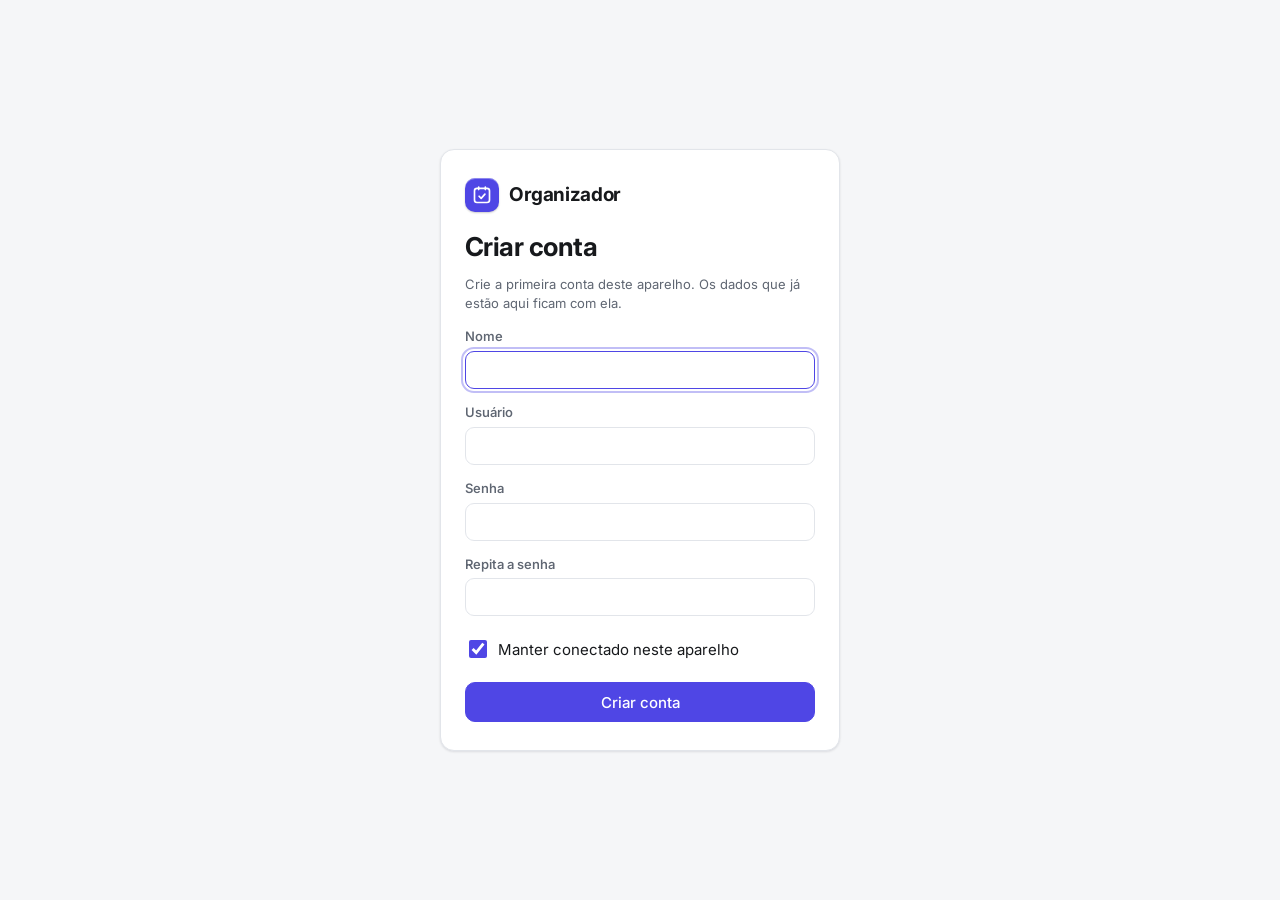
==== index.html @ 3e644510 "Login por conta, faltas com limite automático de 30% e aba "Essa semana" - Contas locais: cadastro, " ====
<!doctype html>
<html lang="pt-BR" data-palette="classico" data-mode="light">
<head>
  <meta charset="utf-8">
  <meta name="viewport" content="width=device-width, initial-scale=1, viewport-fit=cover">
  <title>Organizador</title>
  <meta name="description" content="Organizador pessoal: agenda, faculdade, trabalho, hábitos e metas.">
  <meta name="theme-color" content="#f5f6f8">
  <meta name="apple-mobile-web-app-capable" content="yes">
  <meta name="mobile-web-app-capable" content="yes">
  <link rel="manifest" href="manifest.webmanifest">
  <link rel="icon" href="icon.svg" type="image/svg+xml">
  <link rel="icon" href="icon-192.png" type="image/png" sizes="192x192">
  <link rel="apple-touch-icon" href="icon-192.png">
  <link rel="preconnect" href="https://fonts.googleapis.com">
  <link rel="preconnect" href="https://fonts.gstatic.com" crossorigin>
  <link rel="stylesheet" href="https://fonts.googleapis.com/css2?family=Inter:wght@400;500;600;700&family=Rajdhani:wght@600;700&family=Cormorant+Garamond:wght@600;700&family=Fraunces:opsz,wght@9..144,600&display=swap">
  <link rel="stylesheet" href="styles.css">
  <script>
    // Aplica o tema antes da primeira pintura (evita piscar).
    try {
      var t = JSON.parse(localStorage.getItem('organizador:tema') || '{}');
      var d = document.documentElement;
      d.dataset.palette = t.palette || 'classico';
      d.dataset.mode = t.mode === 'dark' || (t.mode !== 'light' && matchMedia('(prefers-color-scheme: dark)').matches) ? 'dark' : 'light';
      if (t.accent) d.style.setProperty('--accent', t.accent);
    } catch (e) {}
  </script>
</head>
<body>
  <div class="app">
    <aside class="sidebar">
      <div class="brand" id="brand"></div>
      <button class="btn btn-primary btn-block" data-action="quick-new">
        <svg class="icon" viewBox="0 0 24 24" fill="none" stroke="currentColor" stroke-width="2" stroke-linecap="round" aria-hidden="true"><path d="M12 5v14M5 12h14"/></svg>
        Novo
      </button>
      <nav class="nav" id="nav" aria-label="Seções"></nav>
      <div class="sidebar-foot" id="account"></div>
    </aside>

    <main class="main">
      <header class="topbar" id="topbar"></header>
      <div id="view"><p class="empty">Carregando…</p></div>
    </main>
  </div>

  <nav class="tabbar" id="tabbar" aria-label="Seções"></nav>
  <button class="fab" data-action="quick-new" aria-label="Criar novo">
    <svg class="icon" viewBox="0 0 24 24" fill="none" stroke="currentColor" stroke-width="2.4" stroke-linecap="round" aria-hidden="true"><path d="M12 5v14M5 12h14"/></svg>
  </button>

  <div class="auth" id="auth" hidden></div>
  <div class="backdrop" id="modal" hidden></div>
  <div class="backdrop dialog-layer" id="dialog" hidden></div>
  <div class="toasts" id="toasts" role="status" aria-live="polite"></div>

  <noscript>Este organizador precisa de JavaScript ativado.</noscript>

  <!-- Ordem importa: núcleo → banco → interface → contas → telas → app -->
  <script src="js/core.js"></script>
  <script src="js/db.js"></script>
  <script src="js/ui.js"></script>
  <script src="js/auth.js"></script>
  <script src="js/agenda.js"></script>
  <script src="js/semana.js"></script>
  <script src="js/faculdade.js"></script>
  <script src="js/trabalho.js"></script>
  <script src="js/habitos.js"></script>
  <script src="js/metas.js"></script>
  <script src="js/hoje.js"></script>
  <script src="js/ajustes.js"></script>
  <script src="js/app.js"></script>
</body>
</html>
---- styles.css ----
/* ==========================================================
   Organizador pessoal — estilos
   1. Temas (tokens)   2. Base   3. Layout   4. Controles
   5. Componentes      6. Telas  7. Camadas  8. Responsivo
   ========================================================== */

/* ---------- 1. Temas ----------
   O tema é definido por dois atributos (no <html> ou em qualquer
   elemento, como as prévias em Ajustes):
     data-mode="light|dark"  e  data-palette="classico|naruto|sakura|grafite"
   A base (Clássico) é completa; cada paleta só sobrescreve o que muda. */

:root, [data-mode="light"] {
  --bg: #f5f6f8;
  --surface: #ffffff;
  --surface-2: #f0f2f5;
  --surface-3: #e7eaef;
  --border: #e2e5ea;
  --text: #17191c;
  --muted: #5f6672;
  --faint: #9aa1ab;
  --accent: #4f46e5;
  --on-accent: #ffffff;
  --danger: #d92d20;
  --danger-soft: #fdecea;
  --warn: #b86e00;
  --warn-soft: #fff3dc;
  --ok: #15803d;
  --ok-soft: #e4f6ea;
  --info: #2f6fde;
  --toast-bg: #1f2329;
  --toast-fg: #ffffff;
  --toast-accent: #a5b4fc;
  --n-amarelo: #fff6d6;
  --n-verde: #e3f6e8;
  --n-azul: #e1effe;
  --n-rosa: #fde7ef;
  --n-roxo: #efe7fd;
  --shadow: 0 1px 2px rgba(15, 20, 30, .05), 0 1px 3px rgba(15, 20, 30, .06);
  --shadow-lg: 0 20px 48px rgba(15, 20, 30, .22);
  --font-body: "Inter", system-ui, -apple-system, "Segoe UI", Roboto, sans-serif;
  --font-display: "Inter", system-ui, -apple-system, "Segoe UI", sans-serif;
  --display-weight: 700;
  --display-tracking: -.02em;
  --h1-size: 26px;
  --pattern: none;
  --side-mark: none;
  --brand-bg: var(--accent);
  --brand-fg: var(--on-accent);
  color-scheme: light;
}

[data-mode="dark"] {
  --bg: #0f1115;
  --surface: #171a20;
  --surface-2: #1e222a;
  --surface-3: #272c35;
  --border: #2a2f38;
  --text: #e8eaee;
  --muted: #9aa2ae;
  --faint: #6b7380;
  --accent: #8b8cf8;
  --on-accent: #0f1115;
  --danger: #f97066;
  --danger-soft: #3a1d1b;
  --warn: #f5b546;
  --warn-soft: #3a2e14;
  --ok: #4ade80;
  --ok-soft: #173322;
  --info: #6ea8ff;
  --toast-bg: #e8eaee;
  --toast-fg: #111317;
  --toast-accent: #4f46e5;
  --n-amarelo: #3a3220;
  --n-verde: #1f3527;
  --n-azul: #1d2c42;
  --n-rosa: #3d2230;
  --n-roxo: #2d2442;
  --shadow: 0 1px 2px rgba(0, 0, 0, .4);
  --shadow-lg: 0 20px 48px rgba(0, 0, 0, .6);
  color-scheme: dark;
}

/* Tokens derivados: recalculados em cada elemento que define um tema. */
:root, [data-mode] {
  --accent-hover: color-mix(in srgb, var(--accent) 84%, var(--text));
  --accent-soft: color-mix(in srgb, var(--accent) 13%, var(--surface));
  --side-bg: var(--surface);
  --side-fg: var(--text);
  --side-muted: var(--muted);
  --side-hover: var(--surface-2);
  --side-active-bg: var(--accent-soft);
  --side-active-fg: var(--accent);
  --side-border: var(--border);
}

/* Naruto — laranja de Konoha de dia, noite ninja no escuro. */
[data-palette="naruto"] {
  --bg: #f7efe3;
  --surface: #fffaf2;
  --surface-2: #f3e8d8;
  --surface-3: #eadbc4;
  --border: #e6d6bd;
  --text: #1c1a26;
  --muted: #675e6c;
  --faint: #a39a91;
  --accent: #e8590c;
  --on-accent: #ffffff;
  --info: #2b59c3;
  --font-display: "Rajdhani", "Bahnschrift", "Segoe UI", sans-serif;
  --display-weight: 700;
  --display-tracking: .02em;
  --h1-size: 32px;
  --side-bg: #1a2036;
  --side-fg: #f4ead9;
  --side-muted: #a2aac2;
  --side-hover: #252c47;
  --side-active-bg: #e8590c;
  --side-active-fg: #ffffff;
  --side-border: #11162a;
  --toast-bg: #1a2036;
  --toast-fg: #f4ead9;
  --toast-accent: #ffab70;
  --brand-bg: linear-gradient(150deg, #f1f3f7 0%, #b8c0cc 55%, #8e97a6 100%);
  --brand-fg: #1a2036;
  --pattern: url("data:image/svg+xml,%3Csvg xmlns='http://www.w3.org/2000/svg' width='180' height='180'%3E%3Cg fill='none' stroke='%23e8590c' stroke-opacity='.08' stroke-width='2' stroke-linecap='round'%3E%3Cpath d='M40 40a3 3 0 0 1 6 0a6 6 0 0 1-12 0a9 9 0 0 1 18 0a12 12 0 0 1-24 0a15 15 0 0 1 30 0'/%3E%3Cpath d='M130 125a2 2 0 0 1 4 0a4 4 0 0 1-8 0a6 6 0 0 1 12 0a8 8 0 0 1-16 0'/%3E%3C/g%3E%3C/svg%3E");
  --side-mark: url("data:image/svg+xml,%3Csvg xmlns='http://www.w3.org/2000/svg' viewBox='0 0 100 100'%3E%3Cpath d='M50 50a4 4 0 0 1 8 0a8 8 0 0 1-16 0a12 12 0 0 1 24 0a16 16 0 0 1-32 0a20 20 0 0 1 40 0a24 24 0 0 1-48 0' fill='none' stroke='%23e8590c' stroke-width='3.5' stroke-linecap='round'/%3E%3C/svg%3E");
}
[data-palette="naruto"][data-mode="dark"] {
  --bg: #0d1120;
  --surface: #151a2c;
  --surface-2: #1c2238;
  --surface-3: #262d47;
  --border: #272e48;
  --text: #f1e9dc;
  --muted: #a7acc0;
  --faint: #6c7390;
  --accent: #ff7a2e;
  --on-accent: #160d05;
  --info: #6ea8ff;
  --side-bg: #090c17;
  --side-fg: #f1e9dc;
  --side-muted: #8a90a8;
  --side-hover: #161b2e;
  --side-active-bg: #ff7a2e;
  --side-active-fg: #160d05;
  --side-border: #1c2238;
  --toast-bg: #f1e9dc;
  --toast-fg: #151a2c;
  --toast-accent: #c2410c;
  --brand-fg: #0d1120;
}

/* Sakura — rosé delicado com serifas. */
[data-palette="sakura"] {
  --bg: #fbf6f5;
  --surface: #ffffff;
  --surface-2: #f7eeee;
  --surface-3: #efe2e3;
  --border: #eddfe0;
  --text: #2a1f24;
  --muted: #76666c;
  --faint: #b3a3a8;
  --accent: #b83a64;
  --on-accent: #ffffff;
  --font-display: "Cormorant Garamond", "Georgia", serif;
  --display-weight: 700;
  --display-tracking: 0;
  --h1-size: 33px;
  --toast-accent: #f4a6c0;
}
[data-palette="sakura"][data-mode="dark"] {
  --bg: #161114;
  --surface: #1f181c;
  --surface-2: #281f24;
  --surface-3: #33282e;
  --border: #382c32;
  --text: #f3e8eb;
  --muted: #b5a2a9;
  --faint: #7c6a71;
  --accent: #f07ba0;
  --on-accent: #1a0e13;
  --toast-accent: #b83a64;
}

/* Grafite — monocromático com detalhes em bronze. */
[data-palette="grafite"] {
  --bg: #f4f3f0;
  --surface: #fbfaf8;
  --surface-2: #eeece8;
  --surface-3: #e4e1db;
  --border: #e2ded7;
  --text: #161514;
  --muted: #67645e;
  --faint: #a19d96;
  --accent: #8a6a3d;
  --on-accent: #ffffff;
  --font-display: "Fraunces", "Georgia", serif;
  --display-weight: 600;
  --display-tracking: -.01em;
  --h1-size: 28px;
  --side-bg: #161514;
  --side-fg: #f1eee8;
  --side-muted: #9b968d;
  --side-hover: #24221f;
  --side-active-bg: #2f2c28;
  --side-active-fg: #d9b98a;
  --side-border: #000000;
  --toast-accent: #d9b98a;
}
[data-palette="grafite"][data-mode="dark"] {
  --bg: #0c0c0b;
  --surface: #151513;
  --surface-2: #1d1c1a;
  --surface-3: #282623;
  --border: #2a2825;
  --text: #ede9e2;
  --muted: #a29c92;
  --faint: #6e6a63;
  --accent: #d1ad78;
  --on-accent: #17130d;
  --side-bg: #080807;
  --side-hover: #151513;
  --side-active-bg: #1d1c1a;
  --toast-accent: #8a6a3d;
}

/* ---------- 2. Base ---------- */

*, *::before, *::after { box-sizing: border-box; }
[hidden] { display: none !important; }
html { -webkit-text-size-adjust: 100%; }
body {
  margin: 0;
  background-color: var(--bg);
  background-image: var(--pattern);
  color: var(--text);
  font-family: var(--font-body);
  font-size: 15px;
  line-height: 1.45;
  -webkit-font-smoothing: antialiased;
  -webkit-tap-highlight-color: transparent;
}
body.no-scroll { overflow: hidden; }
button, input, select, textarea { font: inherit; color: inherit; }
button { cursor: pointer; }
:focus-visible { outline: 2px solid var(--accent); outline-offset: 2px; }
h1, h2, h3 { margin: 0; }
h1, h2, .display {
  font-family: var(--font-display);
  font-weight: var(--display-weight);
  letter-spacing: var(--display-tracking);
}
h1 { font-size: var(--h1-size); line-height: 1.15; }
h2 { font-size: 17px; }
[data-palette="naruto"] h1 { text-transform: uppercase; }
[data-palette="sakura"] h2 { font-size: 20px; }
.sr-only { position: absolute; width: 1px; height: 1px; overflow: hidden; clip: rect(0 0 0 0); white-space: nowrap; }
.icon { width: 18px; height: 18px; flex: none; }
.muted { color: var(--muted); }
.tnum { font-variant-numeric: tabular-nums; }

/* ---------- 3. Layout ---------- */

.app { display: grid; grid-template-columns: 240px minmax(0, 1fr); min-height: 100vh; min-height: 100dvh; }

.sidebar {
  position: sticky; top: 0; overflow: hidden;
  height: 100vh; height: 100dvh;
  display: flex; flex-direction: column; gap: 18px;
  padding: 20px 14px;
  background: var(--side-bg); color: var(--side-fg);
  border-right: 1px solid var(--side-border);
}
.sidebar::after {
  content: ''; position: absolute; right: -70px; bottom: -60px;
  width: 260px; height: 260px; opacity: .14; pointer-events: none;
  background: var(--side-mark) center / contain no-repeat;
}
.brand { display: flex; align-items: center; gap: 10px; padding: 0 6px; font-family: var(--font-display); font-size: 19px; font-weight: var(--display-weight); letter-spacing: var(--display-tracking); }
.brand-mark {
  display: grid; place-items: center; width: 34px; height: 34px; flex: none;
  border-radius: 10px; background: var(--brand-bg); color: var(--brand-fg);
  box-shadow: inset 0 1px 0 rgba(255, 255, 255, .35), 0 1px 2px rgba(0, 0, 0, .2);
}
.brand-mark .icon { width: 20px; height: 20px; }
.nav { position: relative; z-index: 1; display: flex; flex-direction: column; gap: 2px; }
.nav a {
  display: flex; align-items: center; gap: 12px;
  padding: 9px 12px; border-radius: 10px;
  color: var(--side-muted); text-decoration: none; font-weight: 500;
}
.nav a:hover { background: var(--side-hover); color: var(--side-fg); }
.nav a.active { background: var(--side-active-bg); color: var(--side-active-fg); }
.nav-sep { height: 1px; margin: 8px 12px; background: var(--side-border); opacity: .8; }
.sidebar .btn-primary { position: relative; z-index: 1; }
.sidebar-foot {
  position: relative; z-index: 1; margin: auto 0 0; padding: 0 0 0 8px;
  display: flex; align-items: center; justify-content: space-between; gap: 8px;
  font-size: 13px; color: var(--side-muted);
}
.account-name { min-width: 0; overflow: hidden; text-overflow: ellipsis; white-space: nowrap; color: var(--side-fg); font-weight: 550; }
.sidebar-foot .btn { flex: none; color: var(--side-muted); }
.sidebar-foot .btn:hover { background: var(--side-hover); color: var(--side-fg); }

/* Tela de entrada (login / cadastro) */
body.signed-out .app, body.signed-out .tabbar, body.signed-out .fab { display: none !important; }
.auth { min-height: 100vh; min-height: 100dvh; display: grid; place-items: center; padding: 24px 16px; background: var(--bg); }
.auth[hidden] { display: none; }
.auth-card { width: min(400px, 100%); display: flex; flex-direction: column; gap: 14px; padding: 28px 24px; }
.auth-card h1 { margin: 6px 0 0; }
.auth-card .desc { margin: 0; }
.auth-brand { padding: 0; }
.auth-switch { display: flex; align-items: center; justify-content: center; gap: 4px; margin: 0; font-size: 14px; color: var(--muted); }

.main { min-width: 0; padding: 26px 32px 56px; }
.topbar { display: flex; align-items: flex-end; justify-content: space-between; flex-wrap: wrap; gap: 14px; margin-bottom: 20px; }
.title-block { min-width: 0; }
.sub { margin: 4px 0 0; color: var(--muted); }
.tagline { margin: 6px 0 0; color: var(--accent); font-size: 14px; font-style: italic; }
.toolbar { display: flex; align-items: center; flex-wrap: wrap; gap: 8px; }
.narrow { max-width: 820px; }
.stack { display: grid; grid-template-columns: minmax(0, 1fr); gap: 16px; }
.tabbar, .fab { display: none; }

/* ---------- 4. Controles ---------- */

.btn {
  display: inline-flex; align-items: center; justify-content: center; gap: 6px;
  height: 36px; padding: 0 14px;
  border: 1px solid var(--border); border-radius: 10px;
  background: var(--surface); font-weight: 500; white-space: nowrap; text-decoration: none;
}
.btn:hover { background: var(--surface-2); }
.btn .icon { width: 16px; height: 16px; }
.btn-sm { height: 30px; padding: 0 10px; font-size: 13px; }
.btn-block { width: 100%; height: 40px; }
.btn-primary { background: var(--accent); border-color: var(--accent); color: var(--on-accent); }
.btn-primary:hover { background: var(--accent-hover); border-color: var(--accent-hover); }
.btn-danger { background: var(--danger); border-color: var(--danger); color: #fff; }
.btn-danger-ghost { background: transparent; border-color: transparent; color: var(--danger); }
.btn-danger-ghost:hover { background: var(--danger-soft); }
.btn-ghost { background: transparent; border-color: transparent; }
.btn-group { display: inline-flex; align-items: center; gap: 6px; }
.btn-row { display: flex; flex-wrap: wrap; align-items: center; gap: 8px; }

.icon-btn {
  display: inline-grid; place-items: center;
  width: 36px; height: 36px; padding: 0;
  border: 1px solid var(--border); border-radius: 10px; background: var(--surface);
}
.icon-btn:hover { background: var(--surface-2); }
.icon-btn.ghost { border-color: transparent; background: transparent; color: var(--muted); }
.icon-btn.ghost:hover { background: var(--surface-2); color: var(--text); }
.icon-btn.sm { width: 28px; height: 28px; border-radius: 8px; }
.icon-btn.sm .icon { width: 15px; height: 15px; }

.segmented { display: inline-flex; flex-wrap: wrap; gap: 2px; padding: 3px; border-radius: 10px; background: var(--surface-2); }
.segmented button, .segmented a {
  border: 0; background: transparent; text-decoration: none;
  padding: 5px 12px; border-radius: 8px;
  color: var(--muted); font-size: 14px; font-weight: 500;
}
.segmented .active { background: var(--surface); color: var(--text); box-shadow: var(--shadow); }

.link { color: var(--accent); text-decoration: none; font-size: 14px; font-weight: 500; background: none; border: 0; padding: 0; }
.link:hover { text-decoration: underline; }

.search {
  display: flex; align-items: center; gap: 8px;
  height: 36px; padding: 0 10px;
  border: 1px solid var(--border); border-radius: 10px;
  background: var(--surface); color: var(--muted);
}
.search:focus-within { border-color: var(--accent); }
.search input { width: 190px; border: 0; outline: 0; background: transparent; color: var(--text); }

.input, .select {
  height: 36px; padding: 0 10px;
  border: 1px solid var(--border); border-radius: 10px; background: var(--surface);
}
.input:focus, .select:focus { outline: 2px solid color-mix(in srgb, var(--accent) 35%, transparent); border-color: var(--accent); }

kbd {
  display: inline-block; min-width: 22px; padding: 1px 6px;
  border: 1px solid var(--border); border-bottom-width: 2px; border-radius: 6px;
  background: var(--surface-2); color: var(--muted);
  font: 12px ui-monospace, "Cascadia Mono", Consolas, monospace; text-align: center;
}

/* ---------- 5. Componentes ---------- */

.card { background: var(--surface); border: 1px solid var(--border); border-radius: 14px; box-shadow: var(--shadow); }
.card-pad { padding: 18px; }
.card-head { display: flex; align-items: center; justify-content: space-between; gap: 8px; margin-bottom: 10px; }
.card-head .sub { margin: 0; font-size: 13px; }
.section-label {
  margin: 14px 0 4px; padding: 0 8px;
  font-size: 12px; font-weight: 650; letter-spacing: .06em; text-transform: uppercase; color: var(--muted);
}
.section-label:first-child { margin-top: 0; }
.section-label.danger { color: var(--danger); }
.count { margin-left: 4px; color: var(--faint); font-weight: 500; }
.empty { margin: 0; padding: 10px 8px; color: var(--muted); }
.list { display: flex; flex-direction: column; gap: 1px; }

.badge {
  display: inline-flex; align-items: center; gap: 4px;
  padding: 1px 8px; border-radius: 999px;
  background: var(--surface-2); color: var(--muted);
  font-size: 12px; font-weight: 600; white-space: nowrap;
}
.badge.k-prova { background: var(--danger-soft); color: var(--danger); }
.badge.k-trabalho { background: var(--accent-soft); color: var(--accent); }
.badge.k-atividade { background: var(--ok-soft); color: var(--ok); }
.badge.k-entrega { background: var(--warn-soft); color: var(--warn); }
.badge.ok { background: var(--ok-soft); color: var(--ok); }
.badge.warn { background: var(--warn-soft); color: var(--warn); }
.badge.danger { background: var(--danger-soft); color: var(--danger); }
.badge .icon { width: 12px; height: 12px; }
.dot { display: inline-block; width: 9px; height: 9px; border-radius: 50%; background: var(--c); flex: none; }

/* Medidor de progresso */
.meter { position: relative; height: 8px; border-radius: 999px; background: var(--surface-3); overflow: hidden; }
.meter > i { position: absolute; inset: 0 auto 0 0; width: var(--p, 0%); border-radius: inherit; background: var(--c, var(--accent)); }
.meter.ok > i { background: var(--ok); }
.meter.warn > i { background: var(--warn); }
.meter.danger > i { background: var(--danger); }

/* Linha da agenda (eventos, aulas, prazos) */
.ev-row {
  display: flex; align-items: stretch; gap: 12px;
  width: 100%; padding: 8px; border: 0; border-radius: 10px;
  background: transparent; text-align: left;
}
.ev-row:hover { background: var(--surface-2); }
.ev-row.past { opacity: .55; }
.ev-time { display: flex; flex-direction: column; justify-content: center; width: 54px; flex: none; font-size: 13px; font-variant-numeric: tabular-nums; }
.ev-time b { font-weight: 600; }
.ev-time small { color: var(--muted); font-size: 12px; }
.ev-bar { width: 4px; flex: none; border-radius: 4px; background: var(--c); }
.ev-main { display: flex; flex-direction: column; justify-content: center; gap: 2px; min-width: 0; flex: 1; }
.ev-title { display: flex; align-items: center; gap: 8px; min-width: 0; font-weight: 550; }
.ev-title > span:first-child { overflow: hidden; text-overflow: ellipsis; white-space: nowrap; }
.ev-meta { display: flex; flex-wrap: wrap; gap: 4px 10px; color: var(--muted); font-size: 13px; }
.ev-meta span { display: inline-flex; align-items: center; gap: 4px; }
.ev-meta .icon { width: 13px; height: 13px; }
.ev-side { display: flex; align-items: center; gap: 6px; flex: none; }
.badge-now { padding: 1px 6px; border-radius: 6px; background: var(--accent); color: var(--on-accent); font-size: 11px; font-weight: 700; }
.row-wrap { display: flex; align-items: center; gap: 6px; border-radius: 10px; }
.row-wrap:hover { background: var(--surface-2); }
.row-wrap .ev-row { flex: 1; min-width: 0; }
.row-wrap .ev-row:hover { background: transparent; }
.row-wrap .ev-side { padding-right: 8px; }

/* Checklist / tarefas */
.task { display: flex; align-items: flex-start; gap: 10px; padding: 7px 8px; border-radius: 10px; }
.task:hover { background: var(--surface-2); }
.checkbox {
  display: grid; place-items: center; flex: none;
  width: 20px; height: 20px; margin-top: 1px; padding: 0;
  border: 2px solid var(--faint); border-radius: 6px; background: transparent;
}
.checkbox.on { background: var(--accent); border-color: var(--accent); }
.checkbox.on::after {
  content: ''; width: 5px; height: 10px; margin-top: -2px;
  border: solid var(--on-accent); border-width: 0 2px 2px 0; transform: rotate(45deg);
}
.task-main { display: flex; flex-direction: column; gap: 2px; flex: 1; min-width: 0; padding: 0; border: 0; background: none; text-align: left; }
.task-title { overflow-wrap: anywhere; }
.task.done .task-title { color: var(--muted); text-decoration: line-through; }
.task-meta { display: flex; flex-wrap: wrap; align-items: center; gap: 4px 10px; color: var(--muted); font-size: 12.5px; }
.late { color: var(--danger); font-weight: 600; }
.soon { color: var(--warn); font-weight: 600; }

.quick-add {
  display: flex; align-items: center; gap: 8px;
  padding: 0 12px; margin-top: 8px;
  border: 1px dashed var(--border); border-radius: 10px;
  background: var(--surface); color: var(--muted);
}
.quick-add:focus-within { border-style: solid; border-color: var(--accent); }
.quick-add input { flex: 1; min-width: 0; height: 38px; border: 0; outline: 0; background: transparent; color: var(--text); }

.stats { display: grid; grid-template-columns: repeat(4, minmax(0, 1fr)); gap: 12px; margin-bottom: 16px; }
.stat { padding: 14px 16px; }
.stat .n { font-family: var(--font-display); font-size: 28px; font-weight: var(--display-weight); letter-spacing: var(--display-tracking); font-variant-numeric: tabular-nums; line-height: 1.1; }
.stat .n small { font-size: 15px; color: var(--muted); font-weight: 500; }
.stat .l { margin-top: 2px; color: var(--muted); font-size: 13px; }
.stat.danger .n { color: var(--danger); }

/* ---------- 6. Telas ---------- */

/* Hoje */
.step {
  display: flex; align-items: center; gap: 10px; width: 100%;
  padding: 9px 8px; border: 0; border-radius: 10px;
  background: none; color: inherit; text-align: left; text-decoration: none;
}
.step:hover { background: var(--surface-2); }
.step .icon { color: var(--accent); }
.home-grid { display: grid; grid-template-columns: minmax(0, 1.2fr) minmax(0, 1fr); gap: 16px; align-items: start; }
.home-col { display: grid; grid-template-columns: minmax(0, 1fr); gap: 16px; min-width: 0; }

/* Agenda — mês */
.agenda-layout { display: grid; grid-template-columns: minmax(0, 1fr) 330px; gap: 16px; align-items: start; }
.month { overflow: hidden; }
.mhead { display: grid; grid-template-columns: repeat(7, minmax(0, 1fr)); border-bottom: 1px solid var(--border); }
.mhead span { padding: 10px 8px; font-size: 12px; font-weight: 650; letter-spacing: .06em; text-transform: uppercase; color: var(--muted); }
.mgrid { display: grid; grid-template-columns: repeat(7, minmax(0, 1fr)); grid-auto-rows: minmax(112px, auto); }
.mcell {
  display: flex; flex-direction: column; gap: 4px; min-width: 0; padding: 6px;
  border-right: 1px solid var(--border); border-bottom: 1px solid var(--border);
  cursor: pointer; user-select: none;
}
.mcell:nth-child(7n) { border-right: 0; }
.mgrid .mcell:nth-last-child(-n + 7) { border-bottom: 0; }
.mcell:hover { background: var(--surface-2); }
.mcell.out { background: color-mix(in srgb, var(--surface-2) 60%, transparent); }
.mcell.out .mday { color: var(--faint); }
.mcell.selected { box-shadow: inset 0 0 0 2px var(--accent); }
.mday { display: grid; place-items: center; width: 26px; height: 26px; border-radius: 50%; font-size: 13px; font-weight: 600; }
.mcell.today .mday { background: var(--accent); color: var(--on-accent); }
.chips { display: flex; flex-direction: column; gap: 2px; min-width: 0; }
.chip {
  display: block; width: 100%; padding: 1px 6px;
  border: 0; border-radius: 5px;
  background: color-mix(in srgb, var(--c) 15%, transparent);
  font-size: 12px; line-height: 1.4; text-align: left;
  white-space: nowrap; overflow: hidden; text-overflow: ellipsis;
}
.chip:hover { background: color-mix(in srgb, var(--c) 26%, transparent); }
.chip b { margin-right: 4px; font-weight: 600; font-variant-numeric: tabular-nums; }
.chip.allday { background: color-mix(in srgb, var(--c) 30%, transparent); font-weight: 550; }
.chip.deadline { background: transparent; box-shadow: inset 2px 0 0 var(--c); border-radius: 2px; font-weight: 550; }
.chip.cls { background: transparent; color: var(--muted); }
.more { padding-left: 6px; font-size: 12px; color: var(--muted); }
.day-panel { position: sticky; top: 24px; }
.panel-actions { display: flex; flex-wrap: wrap; gap: 8px; margin-top: 14px; }
.panel-actions .btn { flex: 1; }

/* Agenda — semana / dia */
.timegrid { --gutter: 56px; overflow: hidden; }
.tg-head, .tg-allday, .tg-body { display: grid; grid-template-columns: var(--gutter) repeat(var(--days), minmax(0, 1fr)); }
.tg-head, .tg-allday { overflow-y: hidden; scrollbar-gutter: stable; }
.tg-head { border-bottom: 1px solid var(--border); }
.tg-dayhead { display: flex; flex-direction: column; align-items: center; gap: 2px; padding: 8px 2px; border: 0; border-left: 1px solid var(--border); background: none; }
.tg-dayhead:hover { background: var(--surface-2); }
.tg-dayhead .wd { font-size: 12px; letter-spacing: .05em; text-transform: uppercase; color: var(--muted); }
.tg-dayhead .dn { display: grid; place-items: center; width: 36px; height: 36px; border-radius: 50%; font-family: var(--font-display); font-size: 19px; font-weight: 650; }
.tg-dayhead.today .dn { background: var(--accent); color: var(--on-accent); }
.tg-allday { min-height: 30px; border-bottom: 1px solid var(--border); }
.tg-gutter span { display: block; padding: 7px 6px 0; text-align: right; font-size: 11px; color: var(--faint); }
.tg-allday-cell { display: flex; flex-direction: column; gap: 2px; min-width: 0; padding: 3px; border-left: 1px solid var(--border); }
.tg-body { height: calc(100dvh - 270px); min-height: 360px; overflow-y: auto; scrollbar-gutter: stable; }
.tg-hour { position: relative; height: var(--hour); }
.tg-hour span { position: absolute; top: -8px; right: 8px; font-size: 11px; color: var(--faint); font-variant-numeric: tabular-nums; }
.tg-col {
  position: relative; height: calc(var(--hour) * 24); border-left: 1px solid var(--border);
  background-image: repeating-linear-gradient(to bottom, var(--border) 0, var(--border) 1px, transparent 1px, transparent var(--hour));
  cursor: cell;
}
.tg-col.today { background-color: color-mix(in srgb, var(--accent) 5%, transparent); }
.tg-ev {
  position: absolute; z-index: 1; display: flex; flex-direction: column;
  padding: 3px 6px; overflow: hidden;
  border: 0; border-left: 3px solid var(--c); border-radius: 6px;
  background: color-mix(in srgb, var(--c) 20%, var(--surface));
  font-size: 12px; line-height: 1.3; text-align: left;
}
.tg-ev.cls { background: repeating-linear-gradient(135deg, color-mix(in srgb, var(--c) 14%, var(--surface)) 0 6px, color-mix(in srgb, var(--c) 22%, var(--surface)) 6px 12px); }
.tg-ev:hover { z-index: 2; box-shadow: var(--shadow-lg); }
.tg-ev .t { font-weight: 600; overflow: hidden; text-overflow: ellipsis; white-space: nowrap; }
.tg-ev .h { color: var(--muted); font-variant-numeric: tabular-nums; white-space: nowrap; }
.tg-ev.short { flex-direction: row; align-items: center; gap: 6px; padding-top: 0; padding-bottom: 0; }
/* Essa semana: blocos planejados em destaque; agenda ao fundo, mais apagada */
.plan-grid .tg-dayhead:hover { background: none; }
.tg-ev.blk { box-shadow: inset 0 0 0 1px color-mix(in srgb, var(--c) 35%, transparent); }
.tg-ev.blk.done { opacity: .6; }
.tg-ev.blk.done .t { text-decoration: line-through; }
.tg-ev .t .icon { width: 12px; height: 12px; margin-right: 3px; vertical-align: -2px; }
.tg-ev.ctx { opacity: .6; border-left-style: dashed; }
.tg-ev.ctx:not(.cls) { background: color-mix(in srgb, var(--c) 9%, var(--surface)); }
.tg-ev.ctx:hover { opacity: 1; }
.plan-summary { display: flex; flex-wrap: wrap; gap: 6px; margin-bottom: 12px; }
.plan-chip {
  display: inline-flex; align-items: center; gap: 6px; padding: 4px 10px;
  border: 1px solid var(--border); border-radius: 999px; background: var(--surface);
  font-size: 13px; font-variant-numeric: tabular-nums; color: var(--muted);
}
.plan-chip.strong { color: var(--text); font-weight: 600; }
.plan-chip i { width: 8px; height: 8px; border-radius: 50%; background: var(--c); }
.plan-hint { margin-bottom: 12px; }

.now-line { position: absolute; left: 0; right: 0; z-index: 3; height: 2px; background: var(--danger); pointer-events: none; }
.now-line::before { content: ''; position: absolute; left: -5px; top: -4px; width: 10px; height: 10px; border-radius: 50%; background: var(--danger); }

/* Faculdade */
.subject-grid { display: grid; grid-template-columns: repeat(auto-fill, minmax(290px, 1fr)); gap: 14px; }
.subject-card {
  position: relative; display: flex; flex-direction: column; gap: 10px;
  padding: 16px 16px 16px 20px; overflow: hidden; text-align: left;
  border: 1px solid var(--border); border-radius: 14px; background: var(--surface); box-shadow: var(--shadow);
}
.subject-card::before { content: ''; position: absolute; left: 0; top: 0; bottom: 0; width: 5px; background: var(--c); }
.subject-card:hover { border-color: var(--faint); }
.subject-card h3 { font-family: var(--font-display); font-size: 18px; font-weight: var(--display-weight); letter-spacing: var(--display-tracking); }
.subject-card .meta { display: flex; flex-wrap: wrap; gap: 4px 12px; color: var(--muted); font-size: 13px; }
.abs-line { display: flex; justify-content: space-between; align-items: baseline; gap: 8px; font-size: 13px; }
.abs-line b { font-variant-numeric: tabular-nums; }

.timetable { display: grid; grid-template-columns: repeat(var(--cols), minmax(0, 1fr)); gap: 10px; }
.tt-day h3 { margin: 0 0 8px; font-size: 12px; font-weight: 650; letter-spacing: .06em; text-transform: uppercase; color: var(--muted); }
.tt-day.today h3 { color: var(--accent); }
.tt-slot {
  display: block; width: 100%; margin-bottom: 8px; padding: 10px; text-align: left;
  border: 0; border-left: 4px solid var(--c); border-radius: 10px;
  background: color-mix(in srgb, var(--c) 12%, var(--surface));
}
.tt-slot b { display: block; font-size: 14px; }
.tt-slot span { display: block; color: var(--muted); font-size: 12.5px; font-variant-numeric: tabular-nums; }
.tt-empty { padding: 10px; border: 1px dashed var(--border); border-radius: 10px; color: var(--faint); font-size: 13px; text-align: center; }

.back { display: inline-flex; align-items: center; gap: 4px; margin-bottom: 6px; color: var(--muted); text-decoration: none; font-size: 14px; }
.back:hover { color: var(--text); }
.detail-grid { display: grid; grid-template-columns: minmax(0, 1fr) minmax(0, 1fr); gap: 16px; align-items: start; }
.big-number { font-family: var(--font-display); font-size: 44px; font-weight: var(--display-weight); line-height: 1; font-variant-numeric: tabular-nums; }
.big-number.ok { color: var(--ok); }
.big-number.warn { color: var(--warn); }
.big-number.danger { color: var(--danger); }
.abs-hero { display: flex; align-items: center; gap: 16px; margin-bottom: 12px; }
.abs-hero p { margin: 0; }
.kv { display: grid; grid-template-columns: auto 1fr; gap: 6px 14px; margin: 0; font-size: 14px; }
.kv dt { color: var(--muted); }
.kv dd { margin: 0; }

.dropzone {
  display: flex; flex-direction: column; align-items: center; gap: 6px;
  padding: 18px; margin-bottom: 10px; text-align: center;
  border: 1.5px dashed var(--border); border-radius: 12px; color: var(--muted); font-size: 14px;
  cursor: pointer;
}
.dropzone.over, .dropzone:hover { border-color: var(--accent); background: var(--accent-soft); color: var(--text); }
.file-row { display: flex; align-items: center; gap: 10px; padding: 7px 8px; border-radius: 10px; }
.file-row:hover { background: var(--surface-2); }
.file-ico {
  display: grid; place-items: center; width: 38px; height: 38px; flex: none; border-radius: 9px;
  font-size: 10.5px; font-weight: 800; letter-spacing: .03em; color: #fff; background: var(--c);
}
.file-name { flex: 1; min-width: 0; }
.file-name b { display: block; font-weight: 550; overflow: hidden; text-overflow: ellipsis; white-space: nowrap; }
.file-name span { color: var(--muted); font-size: 12.5px; }

/* Trabalho — quadro */
.kanban { display: grid; grid-template-columns: repeat(4, minmax(220px, 1fr)); gap: 12px; align-items: start; }
.kcol { padding: 10px; border-radius: 14px; background: color-mix(in srgb, var(--surface-2) 70%, transparent); border: 1px solid transparent; min-height: 120px; }
.kcol.over { border-color: var(--accent); background: var(--accent-soft); }
.kcol-head { display: flex; align-items: center; justify-content: space-between; padding: 2px 4px 10px; }
.kcol-head h3 { display: flex; align-items: center; gap: 8px; font-size: 13px; font-weight: 650; letter-spacing: .04em; text-transform: uppercase; color: var(--muted); }
.dcard {
  display: flex; flex-direction: column; gap: 8px; width: 100%;
  margin-bottom: 8px; padding: 12px; text-align: left;
  border: 1px solid var(--border); border-radius: 12px; background: var(--surface); box-shadow: var(--shadow);
}
.dcard:hover { border-color: var(--faint); }
.dcard[draggable="true"] { cursor: grab; }
.dcard.dragging { opacity: .4; }
.dcard b { font-weight: 600; overflow-wrap: anywhere; }
.dcard .meta { display: flex; flex-wrap: wrap; align-items: center; gap: 6px 10px; color: var(--muted); font-size: 12.5px; }
.dcard .meter { height: 5px; }
.dcard .meta .icon, .subject-card .meta .icon { width: 14px; height: 14px; vertical-align: -2px; }
.dcard .meta > span, .subject-card .meta { align-items: center; }
.dcard .meta > span { display: inline-flex; gap: 4px; }

/* Hábitos */
.habit-table { width: 100%; border-collapse: separate; border-spacing: 0; }
.habit-table th, .habit-table td { padding: 6px 4px; text-align: center; }
.habit-table th { font-size: 12px; font-weight: 600; color: var(--muted); }
.habit-table th.today { color: var(--accent); }
.habit-table th:first-child, .habit-table td:first-child { text-align: left; padding-left: 8px; }
.habit-table tbody tr:hover td { background: var(--surface-2); }
.habit-table tbody td:first-child { border-radius: 10px 0 0 10px; }
.habit-table tbody td:last-child { border-radius: 0 10px 10px 0; }
.habit-name { display: flex; align-items: center; gap: 8px; padding: 0; border: 0; background: none; text-align: left; font-weight: 550; }
.habit-name small { color: var(--muted); font-weight: 400; }
.hcell {
  display: inline-grid; place-items: center; width: 32px; height: 32px; padding: 0;
  border: 2px solid color-mix(in srgb, var(--c) 45%, var(--border)); border-radius: 9px; background: transparent;
  font-size: 11px; font-weight: 700; font-variant-numeric: tabular-nums;
}
.hcell.partial { background: color-mix(in srgb, var(--c) 28%, transparent); }
.hcell.full { background: var(--c); border-color: var(--c); color: #fff; }
.hcell.off { border-style: dashed; opacity: .35; }
.hcell.full .icon { width: 16px; height: 16px; }
.streak { font-size: 13px; font-weight: 600; color: var(--muted); white-space: nowrap; }
.streak.hot { color: var(--accent); }
.habit-today { display: flex; align-items: center; gap: 10px; padding: 7px 8px; border-radius: 10px; }
.habit-today:hover { background: var(--surface-2); }
.habit-today .name { flex: 1; min-width: 0; }
.stepper { display: inline-flex; align-items: center; gap: 4px; }
.stepper span { min-width: 54px; text-align: center; font-size: 13px; font-variant-numeric: tabular-nums; }

/* Gráfico de barras (tempo de tela) */
.chart { position: relative; }
.chart svg { display: block; width: 100%; height: auto; overflow: visible; }
.chart .grid line { stroke: var(--border); stroke-width: 1; }
.chart .axis text { fill: var(--muted); font-size: 11px; font-family: var(--font-body); }
.chart .bar { fill: var(--accent); }
.chart .bar.over { fill: var(--warn); }
.chart .bar.today { fill: var(--accent-hover); }
.chart .limit { stroke: var(--danger); stroke-width: 1.5; stroke-dasharray: 4 4; }
.chart-key { display: flex; flex-wrap: wrap; align-items: center; gap: 6px; margin: 8px 0 0; color: var(--muted); font-size: 12.5px; }
.key-limit { width: 18px; border-top: 2px dashed var(--danger); }
.key-over { width: 10px; height: 10px; margin-left: 10px; border-radius: 3px; background: var(--warn); }
.chart .hit { fill: transparent; cursor: default; }
.chart .hit:hover + .bar, .chart .bar.hover { opacity: .8; }
.tooltip {
  position: absolute; z-index: 5; pointer-events: none;
  padding: 6px 10px; border-radius: 8px;
  background: var(--toast-bg); color: var(--toast-fg); box-shadow: var(--shadow-lg);
  font-size: 12.5px; white-space: nowrap; transform: translate(-50%, calc(-100% - 8px));
}
.screen-input { display: flex; flex-wrap: wrap; align-items: flex-end; gap: 10px; }
.screen-input .field { flex: 0 0 auto; width: 92px; min-width: 0; }
.screen-summary { display: flex; flex-wrap: wrap; gap: 18px; margin: 4px 0 14px; }
.screen-summary div { font-size: 13px; color: var(--muted); }
.screen-summary b { display: block; font-family: var(--font-display); font-size: 22px; color: var(--text); font-weight: var(--display-weight); font-variant-numeric: tabular-nums; }

/* Metas */
.goal-grid { display: grid; grid-template-columns: repeat(auto-fill, minmax(300px, 1fr)); gap: 14px; }
.goal-card { display: flex; flex-direction: column; gap: 10px; padding: 16px; }
.goal-top { display: flex; align-items: flex-start; justify-content: space-between; gap: 8px; }
.goal-top h3 { font-family: var(--font-display); font-size: 18px; font-weight: var(--display-weight); letter-spacing: var(--display-tracking); }
.goal-top .sub { margin: 2px 0 0; font-size: 13px; }
.goal-progress { display: flex; justify-content: space-between; align-items: baseline; font-size: 13px; color: var(--muted); }
.goal-progress b { font-family: var(--font-display); font-size: 22px; color: var(--text); font-weight: var(--display-weight); font-variant-numeric: tabular-nums; }
.goal-actions { display: flex; flex-wrap: wrap; gap: 6px; }
.goal-log { margin: 0; padding: 0; list-style: none; font-size: 13px; color: var(--muted); }
.goal-log li { display: flex; justify-content: space-between; gap: 8px; padding: 3px 0; border-top: 1px solid var(--border); }
.goal-log li:first-child { border-top: 0; }
.mini-goal { display: grid; gap: 4px; padding: 8px; border-radius: 10px; }
.mini-goal:hover { background: var(--surface-2); }
.mini-goal .top { display: flex; justify-content: space-between; gap: 8px; font-size: 14px; }
.mini-goal .top span:last-child { color: var(--muted); font-size: 13px; font-variant-numeric: tabular-nums; }

/* Ajustes */
.settings { display: grid; gap: 16px; max-width: 820px; }
.settings h2 { margin-bottom: 4px; }
.setting { display: flex; align-items: center; justify-content: space-between; gap: 16px; padding: 12px 0; border-top: 1px solid var(--border); }
.settings h2 + .setting, .settings h2 + .desc + .setting { border-top: 0; }
.desc { color: var(--muted); font-size: 13px; }
.cat-row { display: flex; align-items: center; gap: 8px; padding: 5px 0; }
.cat-row input[type="color"], .color-input { width: 40px; height: 36px; padding: 3px; border: 1px solid var(--border); border-radius: 10px; background: var(--surface); flex: none; }
.cat-row .input { flex: 1; min-width: 0; }
.cats { margin: 8px 0 12px; }
.shortcuts { display: grid; grid-template-columns: auto 1fr; gap: 8px 16px; margin: 10px 0 0; }
.shortcuts dd { margin: 0; color: var(--muted); }

.theme-grid { display: grid; grid-template-columns: repeat(auto-fill, minmax(170px, 1fr)); gap: 12px; margin: 10px 0 6px; }
.theme-card { display: flex; flex-direction: column; gap: 8px; padding: 8px; border: 2px solid var(--border); border-radius: 14px; background: var(--surface); text-align: left; }
.theme-card:hover { border-color: var(--faint); }
.theme-card.active { border-color: var(--accent); }
.theme-card strong { display: block; padding: 0 4px; font-size: 14px; }
.theme-card small { display: block; padding: 0 4px 2px; color: var(--muted); font-size: 12px; line-height: 1.35; }
.theme-preview {
  display: grid; grid-template-columns: 30% 1fr; height: 92px; overflow: hidden;
  border-radius: 9px; border: 1px solid var(--border);
  background-color: var(--bg); background-image: var(--pattern); background-size: 90px;
}
.tp-side { display: flex; flex-direction: column; gap: 5px; padding: 8px 6px; background: var(--side-bg); }
.tp-side i { display: block; height: 6px; border-radius: 3px; background: var(--side-muted); opacity: .45; }
.tp-side i:first-child { background: var(--side-active-bg); opacity: 1; }
.tp-main { display: flex; flex-direction: column; gap: 6px; padding: 8px; }
.tp-main b { font-family: var(--font-display); font-size: 13px; font-weight: var(--display-weight); color: var(--text); line-height: 1; }
.tp-main span { display: block; height: 18px; border-radius: 5px; background: var(--surface); border: 1px solid var(--border); }
.tp-main em { display: block; width: 46%; height: 8px; border-radius: 4px; background: var(--accent); }

/* ---------- 7. Camadas: modal, diálogo, menu, toasts ---------- */

.backdrop {
  position: fixed; inset: 0; z-index: 50;
  display: grid; place-items: center; padding: 16px;
  background: rgba(10, 12, 16, .5);
  animation: fade .15s ease-out;
}
.dialog-layer { z-index: 55; }
.modal {
  display: flex; flex-direction: column;
  width: min(580px, 100%); max-height: calc(100dvh - 32px);
  background: var(--surface); border-radius: 16px; box-shadow: var(--shadow-lg);
  animation: pop .18s ease-out;
}
.modal form { display: flex; flex-direction: column; flex: 1; min-height: 0; }
.modal-head { display: flex; align-items: center; justify-content: space-between; padding: 16px 20px 6px; }
.modal-head h2 { font-size: 20px; }
.modal-body { display: flex; flex-direction: column; gap: 14px; padding: 8px 20px; overflow-y: auto; }
.modal-actions { display: flex; align-items: center; gap: 8px; padding: 14px 20px 18px; }
.spacer { flex: 1; }
.dialog { width: min(440px, 100%); padding: 20px; }
.dialog p { margin: 0 0 18px; }
.dialog .modal-actions { flex-wrap: wrap; justify-content: flex-end; padding: 0; }

.field { display: flex; flex-direction: column; gap: 5px; flex: 1; min-width: 0; }
.field > span, .fieldset-label { font-size: 13px; font-weight: 550; color: var(--muted); }
.field input, .field select, .field textarea {
  width: 100%; height: 38px; padding: 0 11px;
  border: 1px solid var(--border); border-radius: 9px; background: var(--surface);
}
.field input[type="color"] { padding: 3px; }
.field textarea { height: auto; min-height: 80px; padding: 9px 11px; line-height: 1.5; resize: vertical; }
.field input:focus, .field select:focus, .field textarea:focus {
  outline: 2px solid color-mix(in srgb, var(--accent) 35%, transparent); border-color: var(--accent);
}
.row { display: flex; flex-wrap: wrap; align-items: flex-end; gap: 12px; }
.row > .field { min-width: 130px; }
.row > .field.xs { flex: 0 0 90px; min-width: 0; }
.check { display: inline-flex; align-items: center; gap: 8px; height: 38px; white-space: nowrap; cursor: pointer; }
.check input { width: 18px; height: 18px; accent-color: var(--accent); }
.form-error { margin: 0; color: var(--danger); font-size: 14px; }
.hint-box { display: flex; align-items: center; gap: 8px; margin: 0; padding: 8px 10px; border-radius: 8px; background: var(--surface-2); color: var(--muted); font-size: 13px; }
.hint-box .icon { width: 15px; height: 15px; }

.day-toggles { display: flex; flex-wrap: wrap; gap: 6px; }
.day-toggles label { position: relative; }
.day-toggles input { position: absolute; opacity: 0; }
.day-toggles span {
  display: grid; place-items: center; min-width: 42px; height: 34px; padding: 0 8px;
  border: 1px solid var(--border); border-radius: 9px; font-size: 13px; font-weight: 600; color: var(--muted); cursor: pointer;
}
.day-toggles input:checked + span { background: var(--accent); border-color: var(--accent); color: var(--on-accent); }
.day-toggles input:focus-visible + span { outline: 2px solid var(--accent); outline-offset: 2px; }

.slot-list { display: grid; gap: 8px; }
.slot-row { display: grid; grid-template-columns: 1.2fr 1fr 1fr .7fr 1fr auto; gap: 6px; align-items: center; }
.slot-row select, .slot-row input { width: 100%; height: 36px; padding: 0 8px; border: 1px solid var(--border); border-radius: 9px; background: var(--surface); min-width: 0; }
.slot-head { font-size: 12px; color: var(--muted); }
.edit-list { display: grid; gap: 6px; }
.edit-list .item { display: flex; gap: 6px; align-items: center; }
.edit-list .item input[type="text"] { flex: 1; min-width: 0; height: 36px; padding: 0 10px; border: 1px solid var(--border); border-radius: 9px; background: var(--surface); }
.edit-list .item input[type="checkbox"] { width: 18px; height: 18px; accent-color: var(--accent); }

.menu {
  position: fixed; z-index: 40; min-width: 220px; padding: 6px;
  background: var(--surface); border: 1px solid var(--border); border-radius: 12px; box-shadow: var(--shadow-lg);
  animation: pop .12s ease-out;
}
.menu button {
  display: flex; align-items: center; gap: 10px; width: 100%;
  padding: 9px 10px; border: 0; border-radius: 8px; background: none; text-align: left;
}
.menu button:hover, .menu button:focus-visible { background: var(--surface-2); outline: 0; }
.menu kbd { margin-left: auto; }
.menu hr { margin: 4px 6px; border: 0; border-top: 1px solid var(--border); }

.toasts {
  position: fixed; left: 50%; bottom: 24px; z-index: 60; transform: translateX(-50%);
  display: flex; flex-direction: column; align-items: center; gap: 8px;
  width: max-content; max-width: calc(100% - 32px); pointer-events: none;
}
.toast {
  display: flex; align-items: center; gap: 14px; padding: 10px 14px; border-radius: 12px;
  background: var(--toast-bg); color: var(--toast-fg); box-shadow: var(--shadow-lg);
  font-size: 14px; pointer-events: auto; animation: pop .18s ease-out;
}
.toast-btn { padding: 0; border: 0; background: none; color: var(--toast-accent); font-weight: 650; }

@keyframes fade { from { opacity: 0; } }
@keyframes pop { from { opacity: 0; transform: translateY(8px) scale(.98); } }

/* ---------- 8. Responsivo ---------- */

@media (max-width: 1200px) {
  .kanban { grid-template-columns: repeat(2, minmax(0, 1fr)); }
}
@media (max-width: 1100px) {
  .agenda-layout { grid-template-columns: minmax(0, 1fr); }
  .day-panel { position: static; }
  .detail-grid { grid-template-columns: minmax(0, 1fr); }
  .stats { grid-template-columns: repeat(2, minmax(0, 1fr)); }
}
@media (max-width: 1000px) {
  .app { grid-template-columns: 210px minmax(0, 1fr); }
  .main { padding: 22px 22px 40px; }
  .home-grid { grid-template-columns: minmax(0, 1fr); }
  .timetable { grid-template-columns: repeat(2, minmax(0, 1fr)); }
}

@media (max-width: 760px) {
  .app { grid-template-columns: minmax(0, 1fr); }
  .sidebar { display: none; }
  .main { padding: 16px 16px calc(var(--tabbar, 64px) + 90px + env(safe-area-inset-bottom)); }
  h1 { font-size: calc(var(--h1-size) - 4px); }
  .hide-mobile { display: none !important; }
  .toolbar { width: 100%; }
  .search { flex: 1; }
  .search input { width: 100%; }

  .tabbar {
    position: fixed; left: 0; right: 0; bottom: 0; z-index: 20;
    display: grid; grid-template-columns: repeat(5, 1fr);
    height: calc(64px + env(safe-area-inset-bottom));
    padding-bottom: env(safe-area-inset-bottom);
    background: color-mix(in srgb, var(--side-bg) 94%, transparent);
    backdrop-filter: blur(12px); -webkit-backdrop-filter: blur(12px);
    border-top: 1px solid var(--side-border);
  }
  .tabbar a, .tabbar button {
    display: flex; flex-direction: column; align-items: center; justify-content: center; gap: 3px;
    border: 0; background: none; color: var(--side-muted); font-size: 11px; font-weight: 500; text-decoration: none;
  }
  .tabbar .icon { width: 22px; height: 22px; }
  .tabbar .active { color: var(--accent); }
  [data-palette="grafite"] .tabbar .active { color: var(--side-active-fg); }
  .fab {
    position: fixed; right: 16px; bottom: calc(64px + 16px + env(safe-area-inset-bottom)); z-index: 21;
    display: grid; place-items: center; width: 56px; height: 56px;
    border: 0; border-radius: 18px; background: var(--accent); color: var(--on-accent); box-shadow: var(--shadow-lg);
  }
  .fab .icon { width: 26px; height: 26px; }

  .row-wrap { flex-wrap: wrap; }
  .row-wrap .ev-side { width: 100%; padding: 0 8px 8px 90px; }

  .stats { gap: 8px; }
  .stat { padding: 12px; }
  .stat .n { font-size: 24px; }
  .stat .l { font-size: 12px; }

  .mhead span { padding: 8px 0; text-align: center; font-size: 11px; }
  .mgrid { grid-auto-rows: 62px; }
  .mcell { align-items: center; padding: 4px 2px; }
  .chips { flex-direction: row; flex-wrap: wrap; justify-content: center; gap: 3px; pointer-events: none; }
  .chip, .chip.allday, .chip.deadline, .chip.cls { width: 6px; height: 6px; padding: 0; border-radius: 50%; background: var(--c); box-shadow: none; font-size: 0; }
  .more { display: none; }

  .timegrid { --gutter: 40px; }
  .tg-dayhead .wd { font-size: 10px; }
  .tg-dayhead .dn { width: 30px; height: 30px; font-size: 15px; }
  .tg-gutter span { font-size: 9px; padding-right: 3px; }
  .tg-body { height: calc(100dvh - 330px); }
  .tg-ev { padding: 2px 4px; font-size: 11px; }

  .timetable { grid-template-columns: minmax(0, 1fr); }
  .kanban { grid-template-columns: minmax(0, 1fr); }
  .slot-row { grid-template-columns: 1fr 1fr 1fr; }
  .slot-head { display: none; }

  .backdrop:not(.dialog-layer) { place-items: end center; padding: 0; }
  .backdrop:not(.dialog-layer) .modal { width: 100%; max-height: 92dvh; border-radius: 18px 18px 0 0; padding-bottom: env(safe-area-inset-bottom); }
  .setting { flex-direction: column; align-items: stretch; }
  .toasts { bottom: calc(64px + 88px + env(safe-area-inset-bottom)); }
  .habit-table th, .habit-table td { padding: 4px 1px; }
  .habit-table th:first-child, .habit-table td:first-child { padding-left: 4px; }
  .habit-name { font-size: 14px; }
  .habit-name .dot { display: none; }
  .hcell { width: 26px; height: 26px; border-radius: 7px; }
  .streak { font-size: 12px; }
}

@media (prefers-reduced-motion: reduce) {
  *, *::before, *::after { animation: none !important; transition: none !important; }
}
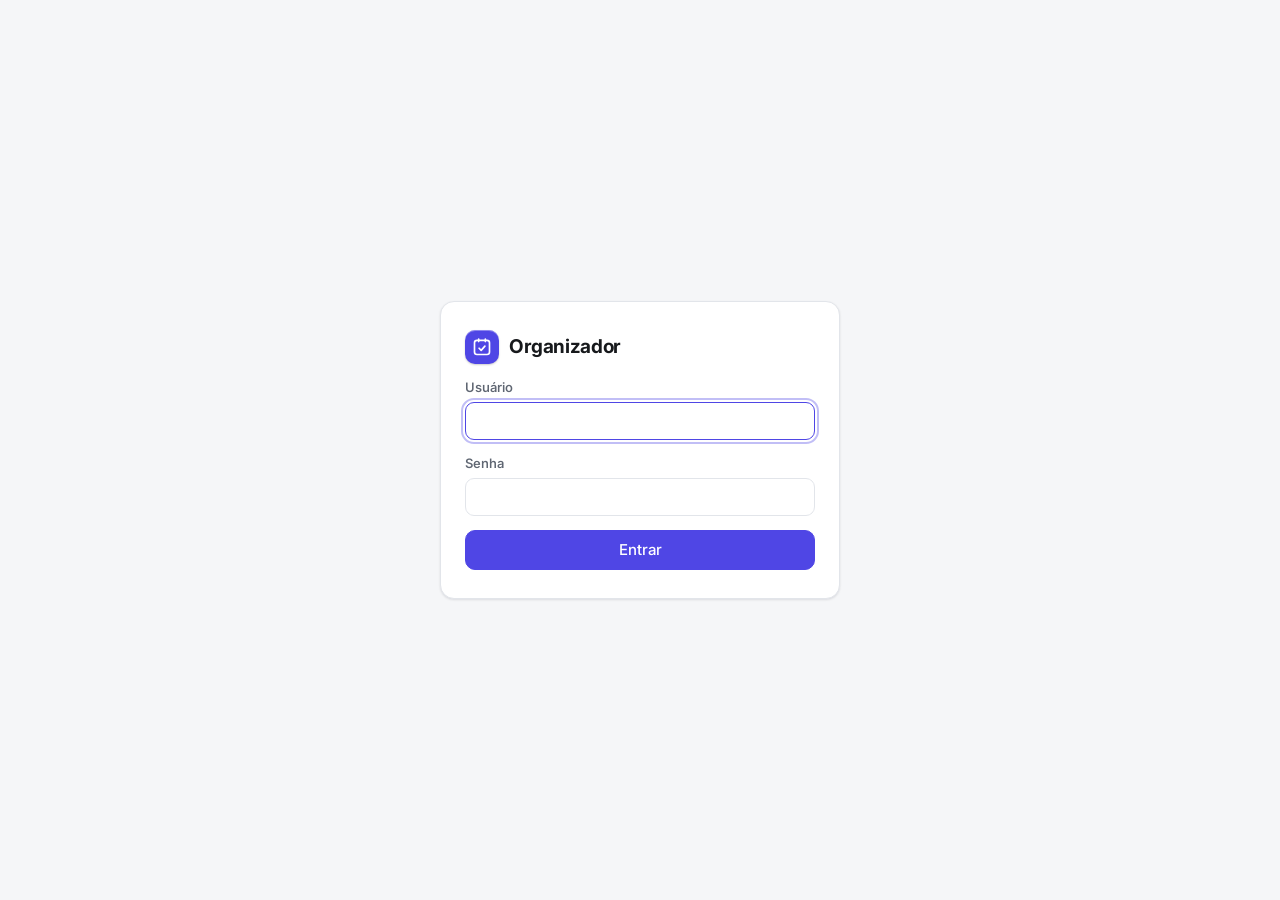
==== commit 84708f48: "Login só com usuário e senha, página Admin e conta fixa gsanches - Tela de entrada: só usuário e sen" ====
--- a/index.html
+++ b/index.html
@@ -61,15 +61,18 @@
   <script src="js/core.js"></script>
   <script src="js/db.js"></script>
   <script src="js/ui.js"></script>
+  <script src="js/config.js"></script>
   <script src="js/auth.js"></script>
   <script src="js/agenda.js"></script>
   <script src="js/semana.js"></script>
   <script src="js/faculdade.js"></script>
+  <script src="js/importar.js"></script>
   <script src="js/trabalho.js"></script>
   <script src="js/habitos.js"></script>
   <script src="js/metas.js"></script>
   <script src="js/hoje.js"></script>
   <script src="js/ajustes.js"></script>
+  <script src="js/admin.js"></script>
   <script src="js/app.js"></script>
 </body>
 </html>
--- a/styles.css
+++ b/styles.css
@@ -303,7 +303,12 @@
 .sidebar-foot .btn { flex: none; color: var(--side-muted); }
 .sidebar-foot .btn:hover { background: var(--side-hover); color: var(--side-fg); }
 
-/* Tela de entrada (login / cadastro) */
+.user-row { padding: 8px 0; border-top: 1px solid var(--border); }
+.user-row:first-child { border-top: 0; }
+.user-main { flex: 1; display: flex; flex-direction: column; min-width: 0; }
+.user-main .desc { font-size: 13px; }
+
+/* Tela de entrada (login / primeiro acesso) */
 body.signed-out .app, body.signed-out .tabbar, body.signed-out .fab { display: none !important; }
 .auth { min-height: 100vh; min-height: 100dvh; display: grid; place-items: center; padding: 24px 16px; background: var(--bg); }
 .auth[hidden] { display: none; }
@@ -573,6 +578,24 @@
 .tg-ev .t { font-weight: 600; overflow: hidden; text-overflow: ellipsis; white-space: nowrap; }
 .tg-ev .h { color: var(--muted); font-variant-numeric: tabular-nums; white-space: nowrap; }
 .tg-ev.short { flex-direction: row; align-items: center; gap: 6px; padding-top: 0; padding-bottom: 0; }
+/* Importar do JupiterWeb */
+.steps-list { margin: 0; padding-left: 20px; display: flex; flex-direction: column; gap: 4px; font-size: 14px; color: var(--muted); }
+.bookmarklet { cursor: grab; }
+.paste-box {
+  min-height: 72px; max-height: 160px; overflow: auto; padding: 10px 12px;
+  border: 1px dashed var(--border); border-radius: 9px; background: var(--surface-2);
+  font-size: 13px; color: var(--muted);
+}
+.paste-box:empty::before { content: attr(data-placeholder); color: var(--faint); }
+.paste-box:focus { outline: 2px solid color-mix(in srgb, var(--accent) 35%, transparent); border-color: var(--accent); }
+.import-list { display: flex; flex-direction: column; gap: 10px; }
+.import-row { display: flex; align-items: flex-start; gap: 10px; padding: 12px; border: 1px solid var(--border); border-radius: 10px; }
+.import-row > .check { height: auto; padding-top: 26px; }
+.import-main { flex: 1; min-width: 0; display: flex; flex-direction: column; gap: 6px; }
+.import-main .desc { display: flex; align-items: center; gap: 6px; margin: 0; font-size: 13px; }
+.import-main .desc .icon { width: 14px; height: 14px; flex: none; }
+.import-main .badge { align-self: flex-start; }
+
 /* Essa semana: blocos planejados em destaque; agenda ao fundo, mais apagada */
 .plan-grid .tg-dayhead:hover { background: none; }
 .tg-ev.blk { box-shadow: inset 0 0 0 1px color-mix(in srgb, var(--c) 35%, transparent); }
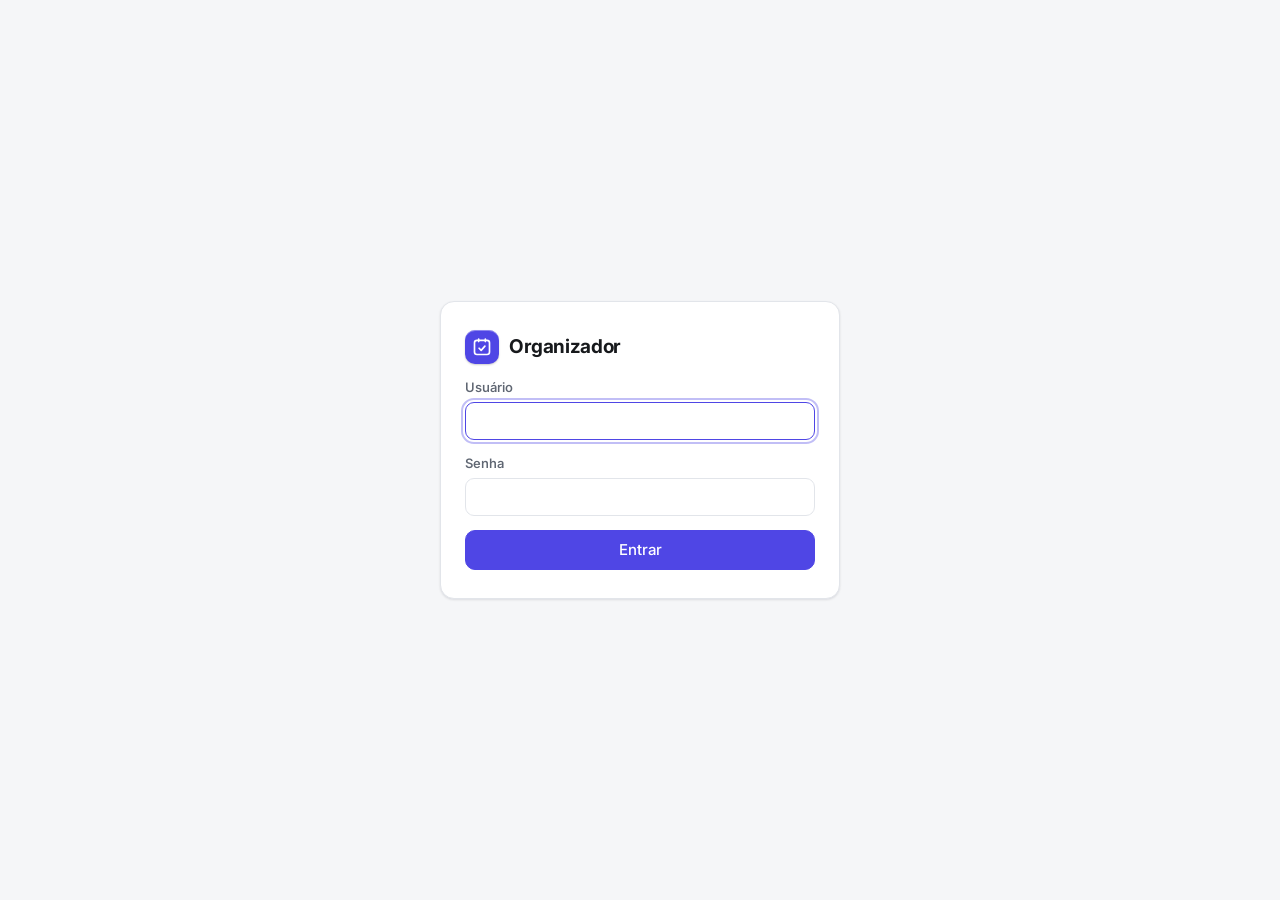
==== commit 4e4e4dbe: "Servidor no Supabase: contas, Admin e sincronização entre aparelhos - Login e contas no Supabase (us" ====
--- a/index.html
+++ b/index.html
@@ -57,10 +57,11 @@
 
   <noscript>Este organizador precisa de JavaScript ativado.</noscript>
 
-  <!-- Ordem importa: núcleo → banco → interface → contas → telas → app -->
+  <!-- Ordem importa: núcleo → banco → interface → Supabase + contas → telas → app -->
   <script src="js/core.js"></script>
   <script src="js/db.js"></script>
   <script src="js/ui.js"></script>
+  <script src="js/vendor/supabase.js"></script>
   <script src="js/config.js"></script>
   <script src="js/auth.js"></script>
   <script src="js/agenda.js"></script>
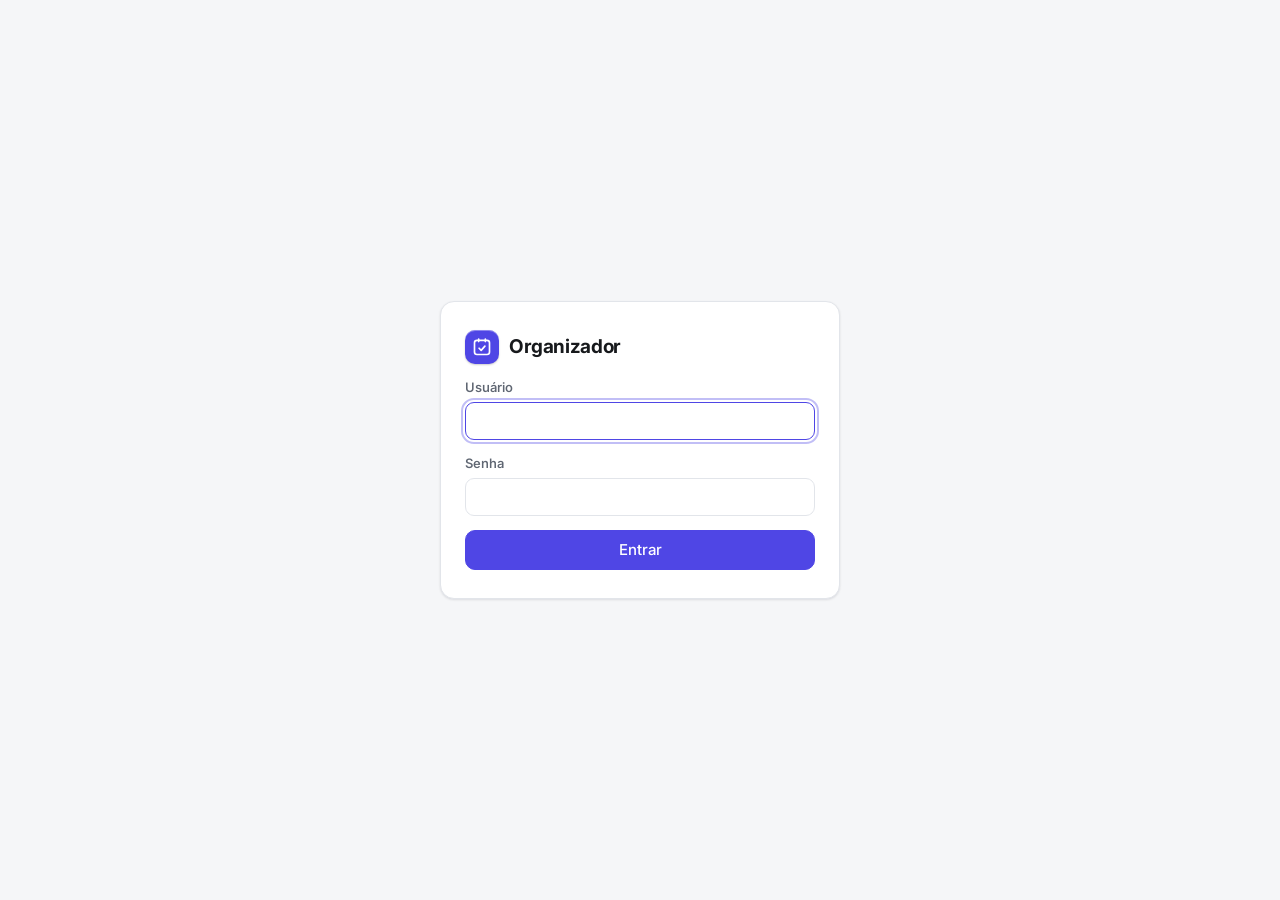
==== commit 4bf9a863: "Rotina de treinos nativa; presença e aula cancelada mais à vista - Treinos: dias, horário e exercíci" ====
--- a/index.html
+++ b/index.html
@@ -36,6 +36,7 @@
         Novo
       </button>
       <nav class="nav" id="nav" aria-label="Seções"></nav>
+      <div class="side-art" id="side-art" hidden></div>
       <div class="sidebar-foot" id="account"></div>
     </aside>
 
@@ -65,12 +66,14 @@
   <script src="js/config.js"></script>
   <script src="js/auth.js"></script>
   <script src="js/agenda.js"></script>
+  <script src="js/expediente.js"></script>
   <script src="js/semana.js"></script>
   <script src="js/faculdade.js"></script>
   <script src="js/importar.js"></script>
   <script src="js/trabalho.js"></script>
   <script src="js/habitos.js"></script>
   <script src="js/metas.js"></script>
+  <script src="js/treinos.js"></script>
   <script src="js/hoje.js"></script>
   <script src="js/ajustes.js"></script>
   <script src="js/admin.js"></script>
--- a/styles.css
+++ b/styles.css
@@ -111,20 +111,22 @@
   --display-weight: 700;
   --display-tracking: .02em;
   --h1-size: 32px;
-  --side-bg: #1a2036;
-  --side-fg: #f4ead9;
-  --side-muted: #a2aac2;
-  --side-hover: #252c47;
+  --side-bg: #7a4a2a;
+  --side-fg: #fff3e2;
+  --side-muted: #f0d9bc;
+  --side-hover: rgba(0, 0, 0, .2);
   --side-active-bg: #e8590c;
   --side-active-fg: #ffffff;
-  --side-border: #11162a;
+  --side-border: #4a2a16;
   --toast-bg: #1a2036;
   --toast-fg: #f4ead9;
   --toast-accent: #ffab70;
   --brand-bg: linear-gradient(150deg, #f1f3f7 0%, #b8c0cc 55%, #8e97a6 100%);
   --brand-fg: #1a2036;
-  --pattern: url("data:image/svg+xml,%3Csvg xmlns='http://www.w3.org/2000/svg' width='180' height='180'%3E%3Cg fill='none' stroke='%23e8590c' stroke-opacity='.08' stroke-width='2' stroke-linecap='round'%3E%3Cpath d='M40 40a3 3 0 0 1 6 0a6 6 0 0 1-12 0a9 9 0 0 1 18 0a12 12 0 0 1-24 0a15 15 0 0 1 30 0'/%3E%3Cpath d='M130 125a2 2 0 0 1 4 0a4 4 0 0 1-8 0a6 6 0 0 1 12 0a8 8 0 0 1-16 0'/%3E%3C/g%3E%3C/svg%3E");
-  --side-mark: url("data:image/svg+xml,%3Csvg xmlns='http://www.w3.org/2000/svg' viewBox='0 0 100 100'%3E%3Cpath d='M50 50a4 4 0 0 1 8 0a8 8 0 0 1-16 0a12 12 0 0 1 24 0a16 16 0 0 1-32 0a20 20 0 0 1 40 0a24 24 0 0 1-48 0' fill='none' stroke='%23e8590c' stroke-width='3.5' stroke-linecap='round'/%3E%3C/svg%3E");
+  --pattern: url("data:image/svg+xml,%3Csvg xmlns='http://www.w3.org/2000/svg' width='200' height='200'%3E%3Cg fill='none' stroke='%23e8590c' stroke-opacity='0.07' stroke-width='4' stroke-linecap='round' stroke-linejoin='round'%3E%3Cpath transform='translate(10 10) scale(0.62)' d='M 50 50 a 7.29167 7.29167 0 0 1 14.5833 0 a 14.5833 14.5833 0 0 1 -29.1667 0 a 21.875 21.875 0 0 1 43.75 0 a 29.1667 29.1667 0 0 1 -58.3333 0 M 20.8333 50 C 19.1667 35.8333 15 26.6667 8.33333 18.75 C 22.9167 19.1667 33.3333 23.3333 40.8333 30.4167'/%3E%3Cpath transform='translate(118 112) scale(0.45)' d='M 50 50 a 7.29167 7.29167 0 0 1 14.5833 0 a 14.5833 14.5833 0 0 1 -29.1667 0 a 21.875 21.875 0 0 1 43.75 0 a 29.1667 29.1667 0 0 1 -58.3333 0 M 20.8333 50 C 19.1667 35.8333 15 26.6667 8.33333 18.75 C 22.9167 19.1667 33.3333 23.3333 40.8333 30.4167'/%3E%3C/g%3E%3C/svg%3E");
+  --side-mark: url("data:image/svg+xml,%3Csvg xmlns='http://www.w3.org/2000/svg' viewBox='0 0 100 100'%3E%3Cpath d='M 50 50 a 7.29167 7.29167 0 0 1 14.5833 0 a 14.5833 14.5833 0 0 1 -29.1667 0 a 21.875 21.875 0 0 1 43.75 0 a 29.1667 29.1667 0 0 1 -58.3333 0 M 20.8333 50 C 19.1667 35.8333 15 26.6667 8.33333 18.75 C 22.9167 19.1667 33.3333 23.3333 40.8333 30.4167' fill='none' stroke='%23ffe1bf' stroke-opacity='1' stroke-width='3.5' stroke-linecap='round' stroke-linejoin='round'/%3E%3C/svg%3E");
+  /* Tábuas de madeira com veios, um nó e algumas rachaduras (barra lateral e barra do celular). */
+  --wood: url("data:image/svg+xml,%3Csvg xmlns='http://www.w3.org/2000/svg' width='240' height='420'%3E%3Crect x='80' width='80' height='420' fill='%23000' fill-opacity='.06'/%3E%3Crect x='160' width='80' height='420' fill='%23fff' fill-opacity='.03'/%3E%3Cg fill='none' stroke='%23000' stroke-opacity='.13' stroke-width='1.1'%3E%3Cpath d='M9 0C13 70 5 140 10 210S13 350 9 420'/%3E%3Cpath d='M21 0C28 70 14 140 22 210S28 350 21 420'/%3E%3Cpath d='M34 0C44 70 24 140 35 210S44 350 34 420'/%3E%3Cpath d='M47 0C53 70 41 140 48 210S53 350 47 420'/%3E%3Cpath d='M58 0C67 70 49 140 59 210S67 350 58 420'/%3E%3Cpath d='M70 0C75 70 65 140 71 210S75 350 70 420'/%3E%3Cpath d='M89 0C98 70 80 140 90 210S98 350 89 420'/%3E%3Cpath d='M101 0C106 70 96 140 102 210S106 350 101 420'/%3E%3Cpath d='M114 0C122 70 106 140 115 210S122 350 114 420'/%3E%3Cpath d='M127 0C131 70 123 140 128 210S131 350 127 420'/%3E%3Cpath d='M138 0C145 70 131 140 139 210S145 350 138 420'/%3E%3Cpath d='M150 0C160 70 140 140 151 210S160 350 150 420'/%3E%3Cpath d='M169 0C176 70 162 140 170 210S176 350 169 420'/%3E%3Cpath d='M181 0C191 70 171 140 182 210S191 350 181 420'/%3E%3Cpath d='M194 0C200 70 188 140 195 210S200 350 194 420'/%3E%3Cpath d='M207 0C216 70 198 140 208 210S216 350 207 420'/%3E%3Cpath d='M218 0C223 70 213 140 219 210S223 350 218 420'/%3E%3Cpath d='M230 0C238 70 222 140 231 210S238 350 230 420'/%3E%3C/g%3E%3Cg fill='none' stroke='%23fff' stroke-opacity='.06' stroke-width='1'%3E%3Cpath d='M15 0C19 90 11 180 16 260S20 360 15 420'/%3E%3Cpath d='M104 0C99 100 108 190 102 300S99 380 104 420'/%3E%3Cpath d='M190 0C195 80 186 170 192 250S196 350 190 420'/%3E%3C/g%3E%3Cg fill='none' stroke='%23000' stroke-opacity='.22'%3E%3Cellipse cx='122' cy='300' rx='6' ry='13' stroke-width='1.6'/%3E%3Cellipse cx='122' cy='300' rx='2.5' ry='6' stroke-width='1.2'/%3E%3Cpath d='M113 270C118 286 116 314 112 330M131 272C127 288 129 312 133 328' stroke-width='1'/%3E%3C/g%3E%3Cg stroke='%23000' stroke-opacity='.4' stroke-width='2'%3E%3Cpath d='M80 0V420M160 0V420M240 0V420'/%3E%3C/g%3E%3Cg stroke='%23fff' stroke-opacity='.07' stroke-width='1'%3E%3Cpath d='M82 0V420M162 0V420M1 0V420'/%3E%3C/g%3E%3Cg fill='none' stroke='%23000' stroke-opacity='.5' stroke-width='1.3' stroke-linejoin='bevel'%3E%3Cpath d='M44 34l3 10-2 7 4 11-1 9 3 8'/%3E%3Cpath d='M47 51l5 4'/%3E%3Cpath d='M158 150l-6 4-3 9-5 3-2 8'/%3E%3Cpath d='M206 388l-2-9 3-8-3-10 2-7'/%3E%3Cpath d='M204 371l-5-3'/%3E%3Cpath d='M84 236l7 2 4 6 6 1'/%3E%3C/g%3E%3Cpath d='M160 96l-7 5 7 9z' fill='%23000' fill-opacity='.35'/%3E%3Cpath d='M80 352l6 4-6 8z' fill='%23000' fill-opacity='.3'/%3E%3C/svg%3E");
 }
 [data-palette="naruto"][data-mode="dark"] {
   --bg: #0d1120;
@@ -138,13 +140,13 @@
   --accent: #ff7a2e;
   --on-accent: #160d05;
   --info: #6ea8ff;
-  --side-bg: #090c17;
-  --side-fg: #f1e9dc;
-  --side-muted: #8a90a8;
-  --side-hover: #161b2e;
+  --side-bg: #2b1a10;
+  --side-fg: #f6eadb;
+  --side-muted: #d2b99c;
+  --side-hover: rgba(255, 255, 255, .07);
   --side-active-bg: #ff7a2e;
   --side-active-fg: #160d05;
-  --side-border: #1c2238;
+  --side-border: #160d07;
   --toast-bg: #f1e9dc;
   --toast-fg: #151a2c;
   --toast-accent: #c2410c;
@@ -254,6 +256,9 @@
 h1 { font-size: var(--h1-size); line-height: 1.15; }
 h2 { font-size: 17px; }
 [data-palette="naruto"] h1 { text-transform: uppercase; }
+[data-palette="naruto"] .sidebar, [data-palette="naruto"] .tabbar, .theme-preview[data-palette="naruto"] .tp-side { background-image: var(--wood); }
+[data-palette="naruto"] .tabbar { background-color: var(--side-bg); }
+[data-palette="naruto"] .nav a.active { box-shadow: inset 0 0 0 1px rgba(0, 0, 0, .25), 0 2px 6px rgba(0, 0, 0, .3); }
 [data-palette="sakura"] h2 { font-size: 20px; }
 .sr-only { position: absolute; width: 1px; height: 1px; overflow: hidden; clip: rect(0 0 0 0); white-space: nowrap; }
 .icon { width: 18px; height: 18px; flex: none; }
@@ -302,6 +307,19 @@
 .account-name { min-width: 0; overflow: hidden; text-overflow: ellipsis; white-space: nowrap; color: var(--side-fg); font-weight: 550; }
 .sidebar-foot .btn { flex: none; color: var(--side-muted); }
 .sidebar-foot .btn:hover { background: var(--side-hover); color: var(--side-fg); }
+
+/* Ilustração escolhida pela pessoa */
+.side-art {
+  position: relative; z-index: 1; flex: 1 1 0; min-height: 120px; margin: 0 -14px -18px;
+  background: center bottom / contain no-repeat;
+  -webkit-mask-image: linear-gradient(to bottom, transparent, #000 22%); mask-image: linear-gradient(to bottom, transparent, #000 22%);
+}
+.side-art[hidden] { display: none; }
+.sidebar.has-art::after { display: none; }
+.sidebar.has-art .sidebar-foot { margin-top: 0; }
+.art-thumb { width: 36px; height: 36px; border-radius: 8px; border: 1px solid var(--border); background: center / cover no-repeat; flex: none; }
+.mobile-art { display: none; }
+.work-fields[hidden] { display: none; }
 
 .user-row { padding: 8px 0; border-top: 1px solid var(--border); }
 .user-row:first-child { border-top: 0; }
@@ -419,6 +437,7 @@
 .badge.k-trabalho { background: var(--accent-soft); color: var(--accent); }
 .badge.k-atividade { background: var(--ok-soft); color: var(--ok); }
 .badge.k-entrega { background: var(--warn-soft); color: var(--warn); }
+.badge.k-exercicio { background: var(--ok-soft); color: var(--ok); }
 .badge.ok { background: var(--ok-soft); color: var(--ok); }
 .badge.warn { background: var(--warn-soft); color: var(--warn); }
 .badge.danger { background: var(--danger-soft); color: var(--danger); }
@@ -440,6 +459,11 @@
 }
 .ev-row:hover { background: var(--surface-2); }
 .ev-row.past { opacity: .55; }
+.workout-list { margin: 0; padding-left: 22px; display: grid; gap: 6px; }
+.abs-mode { display: flex; align-items: center; gap: 10px; margin: 0 0 12px; font-size: 14px; }
+/* Aula cancelada: riscada e apagada, mas visível para dar para desfazer. */
+.ev-row.canceled, .chip.canceled, .tg-ev.canceled { opacity: .45; }
+.ev-row.canceled .ev-title, .chip.canceled, .tg-ev.canceled .t { text-decoration: line-through; }
 .ev-time { display: flex; flex-direction: column; justify-content: center; width: 54px; flex: none; font-size: 13px; font-variant-numeric: tabular-nums; }
 .ev-time b { font-weight: 600; }
 .ev-time small { color: var(--muted); font-size: 12px; }
@@ -573,11 +597,18 @@
   background: color-mix(in srgb, var(--c) 20%, var(--surface));
   font-size: 12px; line-height: 1.3; text-align: left;
 }
+.tg-ev.commute { background: repeating-linear-gradient(-45deg, color-mix(in srgb, var(--c) 10%, var(--surface)) 0 5px, color-mix(in srgb, var(--c) 18%, var(--surface)) 5px 10px); color: var(--muted); border-left-style: dotted; }
 .tg-ev.cls { background: repeating-linear-gradient(135deg, color-mix(in srgb, var(--c) 14%, var(--surface)) 0 6px, color-mix(in srgb, var(--c) 22%, var(--surface)) 6px 12px); }
 .tg-ev:hover { z-index: 2; box-shadow: var(--shadow-lg); }
 .tg-ev .t { font-weight: 600; overflow: hidden; text-overflow: ellipsis; white-space: nowrap; }
 .tg-ev .h { color: var(--muted); font-variant-numeric: tabular-nums; white-space: nowrap; }
 .tg-ev.short { flex-direction: row; align-items: center; gap: 6px; padding-top: 0; padding-bottom: 0; }
+/* Hoje: pergunta do horário de trabalho */
+.work-prompt { display: flex; align-items: center; flex-wrap: wrap; gap: 14px; margin-bottom: 16px; border-color: color-mix(in srgb, var(--accent) 40%, var(--border)); }
+.work-prompt-icon { display: grid; place-items: center; width: 42px; height: 42px; flex: none; border-radius: 12px; background: color-mix(in srgb, var(--accent) 14%, transparent); color: var(--accent); }
+.work-prompt-text { flex: 1; min-width: 220px; }
+.work-prompt-text .desc { margin: 2px 0 0; }
+
 /* Importar do JupiterWeb */
 .steps-list { margin: 0; padding-left: 20px; display: flex; flex-direction: column; gap: 4px; font-size: 14px; color: var(--muted); }
 .bookmarklet { cursor: grab; }
@@ -918,6 +949,7 @@
   .search { flex: 1; }
   .search input { width: 100%; }
 
+  .mobile-art { display: block; height: 200px; margin: -4px 0 14px; border-radius: 14px; background: var(--surface-2) center / contain no-repeat; }
   .tabbar {
     position: fixed; left: 0; right: 0; bottom: 0; z-index: 20;
     display: grid; grid-template-columns: repeat(5, 1fr);
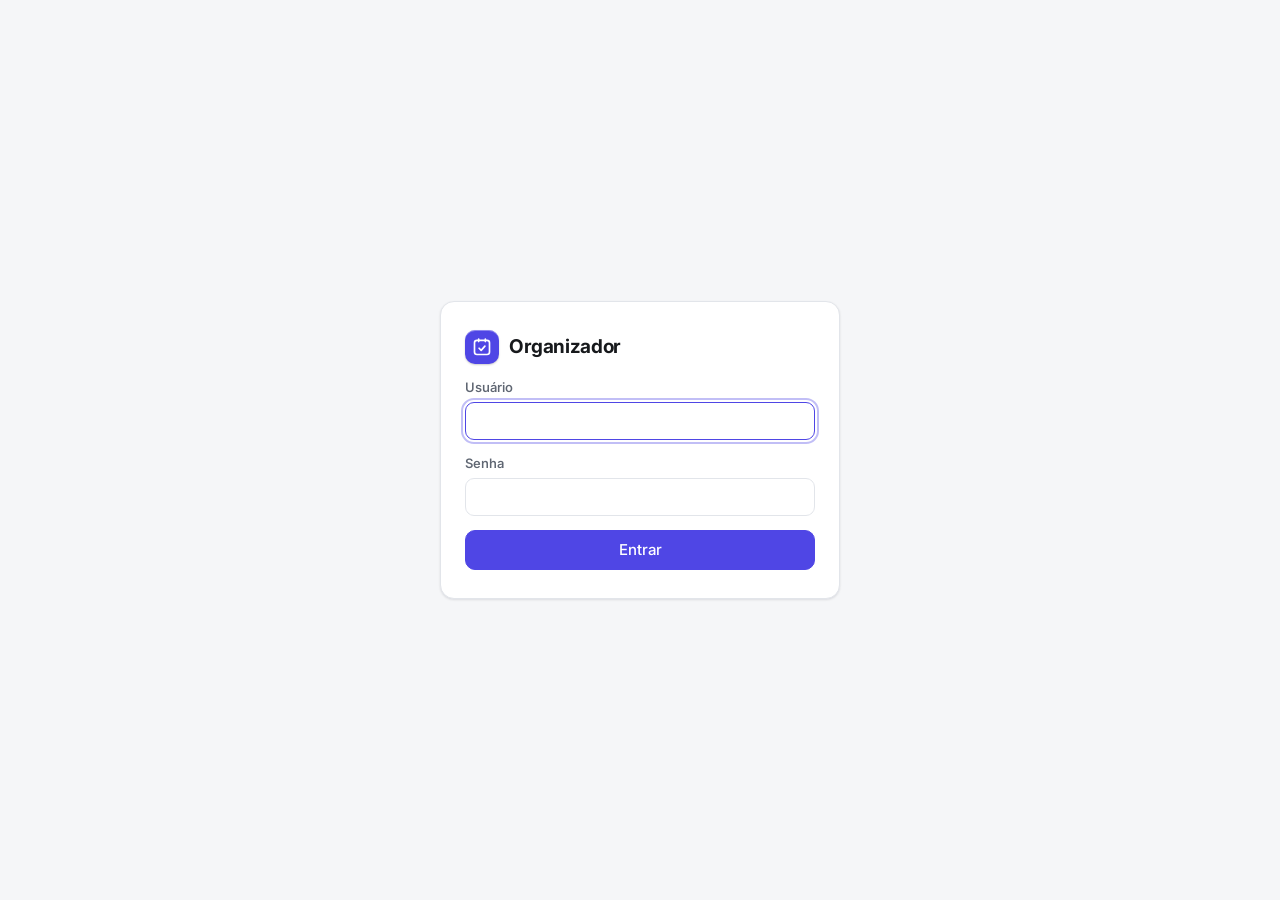
==== commit 3d6705e3: "Finanças: saldo na hora, fixos agendados, cartão, poupança e eventos Primeira vez em 5 passos (saldo" ====
--- a/index.html
+++ b/index.html
@@ -74,6 +74,8 @@
   <script src="js/habitos.js"></script>
   <script src="js/metas.js"></script>
   <script src="js/treinos.js"></script>
+  <script src="js/remedios.js"></script>
+  <script src="js/financas.js"></script>
   <script src="js/hoje.js"></script>
   <script src="js/ajustes.js"></script>
   <script src="js/admin.js"></script>
--- a/styles.css
+++ b/styles.css
@@ -438,6 +438,7 @@
 .badge.k-atividade { background: var(--ok-soft); color: var(--ok); }
 .badge.k-entrega { background: var(--warn-soft); color: var(--warn); }
 .badge.k-exercicio { background: var(--ok-soft); color: var(--ok); }
+.badge.k-seminario { background: var(--warn-soft); color: var(--warn); }
 .badge.ok { background: var(--ok-soft); color: var(--ok); }
 .badge.warn { background: var(--warn-soft); color: var(--warn); }
 .badge.danger { background: var(--danger-soft); color: var(--danger); }
@@ -460,7 +461,17 @@
 .ev-row:hover { background: var(--surface-2); }
 .ev-row.past { opacity: .55; }
 .workout-list { margin: 0; padding-left: 22px; display: grid; gap: 6px; }
-.abs-mode { display: flex; align-items: center; gap: 10px; margin: 0 0 12px; font-size: 14px; }
+/* Ficha (leitura antes de editar) */
+.sheet-sub { display: flex; align-items: center; gap: 8px; margin: 0; color: var(--muted); }
+.sheet-sub .dot { background: var(--c); }
+.sheet-rows { display: grid; grid-template-columns: max-content 1fr; gap: 8px 16px; margin: 0; }
+.sheet-rows dt { color: var(--muted); font-size: 13px; padding-top: 1px; }
+.sheet-rows dd { margin: 0; }
+.sheet-rows .pre, .sheet .pre { white-space: pre-wrap; }
+.sheet-list { margin: 0; padding-left: 20px; display: grid; gap: 4px; }
+.sheet-list .done { text-decoration: line-through; color: var(--muted); }
+.abs-mode { display: flex; flex-wrap: wrap; align-items: center; gap: 10px 18px; margin: 0 0 12px; font-size: 14px; }
+.abs-mode > label:first-child { display: flex; align-items: center; gap: 10px; }
 /* Aula cancelada: riscada e apagada, mas visível para dar para desfazer. */
 .ev-row.canceled, .chip.canceled, .tg-ev.canceled { opacity: .45; }
 .ev-row.canceled .ev-title, .chip.canceled, .tg-ev.canceled .t { text-decoration: line-through; }
@@ -563,6 +574,8 @@
 .chip.allday { background: color-mix(in srgb, var(--c) 30%, transparent); font-weight: 550; }
 .chip.deadline { background: transparent; box-shadow: inset 2px 0 0 var(--c); border-radius: 2px; font-weight: 550; }
 .chip.cls { background: transparent; color: var(--muted); }
+.chip.skipped { opacity: .5; text-decoration: line-through; }
+.chip.ex { background: color-mix(in srgb, var(--c) 28%, transparent); box-shadow: inset 3px 0 0 var(--c); color: inherit; font-weight: 600; }
 .more { padding-left: 6px; font-size: 12px; color: var(--muted); }
 .day-panel { position: sticky; top: 24px; }
 .panel-actions { display: flex; flex-wrap: wrap; gap: 8px; margin-top: 14px; }
@@ -599,6 +612,7 @@
 }
 .tg-ev.commute { background: repeating-linear-gradient(-45deg, color-mix(in srgb, var(--c) 10%, var(--surface)) 0 5px, color-mix(in srgb, var(--c) 18%, var(--surface)) 5px 10px); color: var(--muted); border-left-style: dotted; }
 .tg-ev.cls { background: repeating-linear-gradient(135deg, color-mix(in srgb, var(--c) 14%, var(--surface)) 0 6px, color-mix(in srgb, var(--c) 22%, var(--surface)) 6px 12px); }
+.tg-ev.cls.ex { background: color-mix(in srgb, var(--c) 26%, var(--surface)); box-shadow: inset 0 0 0 1.5px var(--c); }
 .tg-ev:hover { z-index: 2; box-shadow: var(--shadow-lg); }
 .tg-ev .t { font-weight: 600; overflow: hidden; text-overflow: ellipsis; white-space: nowrap; }
 .tg-ev .h { color: var(--muted); font-variant-numeric: tabular-nums; white-space: nowrap; }
@@ -632,9 +646,12 @@
 .tg-ev.blk { box-shadow: inset 0 0 0 1px color-mix(in srgb, var(--c) 35%, transparent); }
 .tg-ev.blk.done { opacity: .6; }
 .tg-ev.blk.done .t { text-decoration: line-through; }
+.tg-ev.skipped { opacity: .5; border-left-color: var(--danger); }
+.tg-ev.skipped .t { text-decoration: line-through; text-decoration-color: var(--danger); }
 .tg-ev .t .icon { width: 12px; height: 12px; margin-right: 3px; vertical-align: -2px; }
 .tg-ev.ctx { opacity: .6; border-left-style: dashed; }
 .tg-ev.ctx:not(.cls) { background: color-mix(in srgb, var(--c) 9%, var(--surface)); }
+.tg-ev.ctx.ex { opacity: 1; }
 .tg-ev.ctx:hover { opacity: 1; }
 .plan-summary { display: flex; flex-wrap: wrap; gap: 6px; margin-bottom: 12px; }
 .plan-chip {
@@ -774,6 +791,15 @@
   background: var(--toast-bg); color: var(--toast-fg); box-shadow: var(--shadow-lg);
   font-size: 12.5px; white-space: nowrap; transform: translate(-50%, calc(-100% - 8px));
 }
+.hover-tip {
+  position: fixed; z-index: 70; pointer-events: none; display: grid; gap: 1px; max-width: 260px;
+  padding: 6px 10px; border-radius: 8px; background: var(--toast-bg); color: var(--toast-fg); box-shadow: var(--shadow-lg);
+  font-size: 12.5px; line-height: 1.35; animation: fade .1s ease-out;
+}
+.hover-tip b { display: flex; align-items: center; gap: 6px; font-weight: 600; }
+.hover-tip b i { flex: none; width: 8px; height: 8px; border-radius: 50%; background: var(--c); box-shadow: 0 0 0 1.5px rgba(255, 255, 255, .5); }
+.hover-tip span:empty { display: none; }
+.hover-tip span { opacity: .8; }
 .screen-input { display: flex; flex-wrap: wrap; align-items: flex-end; gap: 10px; }
 .screen-input .field { flex: 0 0 auto; width: 92px; min-width: 0; }
 .screen-summary { display: flex; flex-wrap: wrap; gap: 18px; margin: 4px 0 14px; }
@@ -886,12 +912,21 @@
 
 .slot-list { display: grid; gap: 8px; }
 .slot-row { display: grid; grid-template-columns: 1.2fr 1fr 1fr .7fr 1fr auto; gap: 6px; align-items: center; }
+.time-list { display: flex; flex-wrap: wrap; align-items: center; gap: 8px; }
+.time-item { display: inline-flex; align-items: center; gap: 2px; }
+.time-item input { height: 36px; padding: 0 8px; border: 1px solid var(--border); border-radius: 9px; background: var(--surface); }
 .slot-row select, .slot-row input { width: 100%; height: 36px; padding: 0 8px; border: 1px solid var(--border); border-radius: 9px; background: var(--surface); min-width: 0; }
 .slot-head { font-size: 12px; color: var(--muted); }
 .edit-list { display: grid; gap: 6px; }
 .edit-list .item { display: flex; gap: 6px; align-items: center; }
 .edit-list .item input[type="text"] { flex: 1; min-width: 0; height: 36px; padding: 0 10px; border: 1px solid var(--border); border-radius: 9px; background: var(--surface); }
 .edit-list .item input[type="checkbox"] { width: 18px; height: 18px; accent-color: var(--accent); }
+.note-head { display: flex; align-items: center; justify-content: space-between; gap: 8px; margin: -4px 0 -2px; }
+.note-head > span:first-child { font-size: 13px; font-weight: 550; color: var(--muted); }
+.note-tools { display: flex; gap: 2px; }
+.note { display: grid; gap: 6px; }
+.note .list { gap: 0; }
+.note .task { padding-top: 2px; padding-bottom: 2px; }
 
 .menu {
   position: fixed; z-index: 40; min-width: 220px; padding: 6px;
@@ -1015,3 +1050,85 @@
 @media (prefers-reduced-motion: reduce) {
   *, *::before, *::after { animation: none !important; transition: none !important; }
 }
+
+/* Nova meta: ícone e nome grandes, sugestões, escolhas em botões, meta com − e + */
+.goal-hero { display: flex; align-items: center; gap: 14px; }
+.goal-hero-main { display: grid; gap: 4px; flex: 1; min-width: 0; }
+.goal-emoji {
+  display: grid; place-items: center; flex: none; width: 56px; height: 56px;
+  border: 0; border-radius: 18px; font-size: 28px; line-height: 1; cursor: pointer;
+  background: color-mix(in srgb, var(--c, var(--accent)) 16%, var(--surface));
+  box-shadow: inset 0 0 0 1px color-mix(in srgb, var(--c, var(--accent)) 28%, transparent);
+  transition: transform .12s ease, background .2s ease;
+}
+.goal-emoji:hover { transform: scale(1.06); }
+.goal-emoji.sm { width: 40px; height: 40px; border-radius: 13px; font-size: 20px; cursor: default; }
+.goal-emoji.sm:hover { transform: none; }
+.goal-name {
+  width: 100%; height: 42px; padding: 0; border: 0; border-bottom: 1.5px solid var(--border); border-radius: 0; background: transparent;
+  font-family: var(--font-display); font-size: 23px; font-weight: var(--display-weight); letter-spacing: var(--display-tracking);
+}
+.goal-name:focus { outline: none; border-color: var(--accent); }
+.goal-preview { margin: 0; min-height: 1.3em; font-size: 13px; font-weight: 550; color: var(--accent); }
+.emoji-grid { display: grid; grid-template-columns: repeat(auto-fill, minmax(42px, 1fr)); gap: 4px; padding: 8px; border-radius: 14px; background: var(--surface-2); }
+.emoji-grid button { height: 42px; border: 0; border-radius: 10px; background: transparent; font-size: 22px; cursor: pointer; }
+.emoji-grid button:hover { background: var(--surface); }
+.goal-ideas { display: grid; gap: 12px; }
+.idea-row { display: flex; flex-wrap: wrap; gap: 6px; margin-top: 6px; }
+.idea {
+  display: inline-flex; align-items: center; gap: 7px; height: 36px; padding: 0 14px 0 11px;
+  border: 1px solid var(--border); border-radius: 999px; background: var(--surface); font-size: 14px; cursor: pointer;
+  transition: background .12s ease, border-color .12s ease, transform .12s ease;
+}
+.idea:hover { background: var(--accent-soft); border-color: color-mix(in srgb, var(--accent) 40%, var(--border)); }
+.idea:active { transform: scale(.97); }
+.goal-setup { display: grid; gap: 18px; padding: 16px; border-radius: 16px; background: color-mix(in srgb, var(--surface-2) 65%, transparent); }
+.goal-sec { display: grid; gap: 8px; }
+.choice span { display: inline-flex; align-items: center; gap: 6px; padding: 0 13px; border-radius: 999px; background: var(--surface); transition: background .12s ease, color .12s ease; }
+.choice span:hover { color: var(--text); }
+.choice span i { width: 8px; height: 8px; border-radius: 50%; background: var(--c); }
+.choice input:checked + span i { background: var(--on-accent); }
+.target-row { display: flex; flex-wrap: wrap; align-items: center; gap: 12px; }
+.stepper { display: inline-flex; align-items: center; gap: 2px; padding: 4px; border: 1px solid var(--border); border-radius: 999px; background: var(--surface); }
+.stepper .icon-btn { width: 38px; height: 38px; border-radius: 50%; font-size: 20px; }
+.stepper input {
+  width: 104px; height: 38px; padding: 0; border: 0; background: transparent; text-align: center;
+  font-family: var(--font-display); font-size: 23px; font-weight: var(--display-weight); font-variant-numeric: tabular-nums;
+  -moz-appearance: textfield; appearance: textfield;
+}
+.stepper input::-webkit-inner-spin-button, .stepper input::-webkit-outer-spin-button { -webkit-appearance: none; margin: 0; }
+.stepper input:focus { outline: none; }
+.unit-input { width: 110px; height: 36px; padding: 0 2px; border: 0; border-bottom: 1.5px solid var(--border); background: transparent; font-size: 15px; }
+.unit-input:focus { outline: none; border-color: var(--accent); }
+.unit-word { font-size: 15px; color: var(--muted); }
+.value-box { display: grid; gap: 4px; }
+.value-box span { font-size: 12px; font-weight: 550; color: var(--muted); }
+.value-box input {
+  width: 100px; height: 46px; padding: 0 12px; border: 1px solid var(--border); border-radius: 14px; background: var(--surface);
+  font-family: var(--font-display); font-size: 23px; font-variant-numeric: tabular-nums;
+}
+.value-box input:focus { outline: 2px solid color-mix(in srgb, var(--accent) 35%, transparent); border-color: var(--accent); }
+.target-row .arrow { padding-top: 18px; font-size: 20px; color: var(--muted); }
+.due-date { width: fit-content; height: 34px; padding: 0 10px; border: 1px solid var(--border); border-radius: 9px; background: var(--surface); }
+.goal-sec .edit-list { margin: 0; }
+.goal-title { display: flex; align-items: center; gap: 11px; min-width: 0; }
+.goal-why { margin: -2px 0 0; font-size: 13px; font-style: italic; color: var(--muted); }
+
+/* ---------- Finanças ---------- */
+.amt { font-variant-numeric: tabular-nums; font-weight: 600; white-space: nowrap; }
+.amt.in { color: var(--ok); }
+.fin-sum { display: grid; grid-template-columns: 1fr auto; gap: 8px 16px; margin: 0; }
+.fin-sum dt { color: var(--muted); }
+.fin-sum dd { margin: 0; text-align: right; font-variant-numeric: tabular-nums; }
+.fin-mini { display: flex; flex-wrap: wrap; gap: 6px 18px; color: var(--muted); }
+.fin-mini b { color: var(--text); font-variant-numeric: tabular-nums; }
+.fin-mini b.late { color: var(--danger); }
+.fin-cats { display: grid; gap: 10px; }
+.fin-steps { display: flex; align-items: center; justify-content: space-between; gap: 12px; }
+.fin-dots { display: flex; gap: 6px; }
+.fin-dots i { width: 8px; height: 8px; border-radius: 50%; background: var(--border); }
+.fin-dots i.done { background: color-mix(in srgb, var(--accent) 45%, var(--border)); }
+.fin-dots i.on { background: var(--accent); width: 22px; border-radius: 4px; }
+.fin-setup { max-width: 760px; }
+.money-big input { height: 52px; font-size: 24px; font-weight: 600; font-variant-numeric: tabular-nums; }
+.ev-side .meter { width: 90px; }
